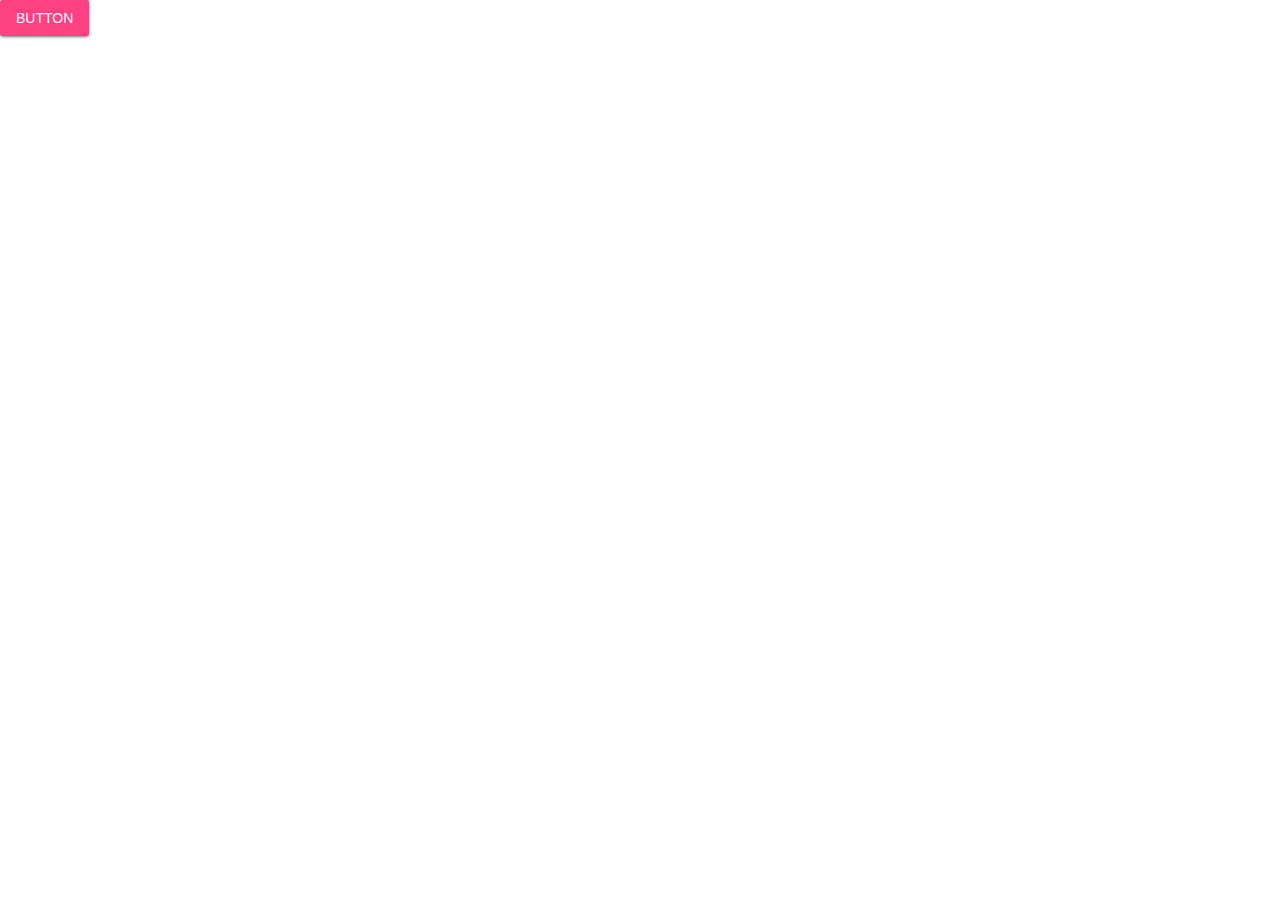
==== index.html @ 4188a1ac "added material design lite files" ====
<!DOCTYPE html>
<html lang="en">

<head>
    <meta charset="UTF-8">
    <meta http-equiv="X-UA-Compatible" content="IE=edge">
    <meta name="viewport" content="width=device-width, initial-scale=1.0">
    <title>Google Developer Student Club - GNDU</title>
    <link rel="stylesheet" href="mdl/material.min.css">
    <script src="mdl/material.min.js"></script>
    <link rel="stylesheet" href="https://fonts.googleapis.com/icon?family=Material+Icons">
</head>

<body>
    <!-- Accent-colored raised button with ripple -->
    <button class="mdl-button mdl-js-button mdl-button--raised mdl-js-ripple-effect mdl-button--accent">
        Button
    </button>

</body>

</html>
---- mdl/material.min.css ----
/**
 * material-design-lite - Material Design Components in CSS, JS and HTML
 * @version v1.3.0
 * @license Apache-2.0
 * @copyright 2015 Google, Inc.
 * @link https://github.com/google/material-design-lite
 */
@charset "UTF-8";html{color:rgba(0,0,0,.87)}::-moz-selection{background:#b3d4fc;text-shadow:none}::selection{background:#b3d4fc;text-shadow:none}hr{display:block;height:1px;border:0;border-top:1px solid #ccc;margin:1em 0;padding:0}audio,canvas,iframe,img,svg,video{vertical-align:middle}fieldset{border:0;margin:0;padding:0}textarea{resize:vertical}.browserupgrade{margin:.2em 0;background:#ccc;color:#000;padding:.2em 0}.hidden{display:none!important}.visuallyhidden{border:0;clip:rect(0 0 0 0);height:1px;margin:-1px;overflow:hidden;padding:0;position:absolute;width:1px}.visuallyhidden.focusable:active,.visuallyhidden.focusable:focus{clip:auto;height:auto;margin:0;overflow:visible;position:static;width:auto}.invisible{visibility:hidden}.clearfix:before,.clearfix:after{content:" ";display:table}.clearfix:after{clear:both}@media print{*,*:before,*:after,*:first-letter{background:transparent!important;color:#000!important;box-shadow:none!important}a,a:visited{text-decoration:underline}a[href]:after{content:" (" attr(href)")"}abbr[title]:after{content:" (" attr(title)")"}a[href^="#"]:after,a[href^="javascript:"]:after{content:""}pre,blockquote{border:1px solid #999;page-break-inside:avoid}thead{display:table-header-group}tr,img{page-break-inside:avoid}img{max-width:100%!important}p,h2,h3{orphans:3;widows:3}h2,h3{page-break-after:avoid}}a,.mdl-accordion,.mdl-button,.mdl-card,.mdl-checkbox,.mdl-dropdown-menu,.mdl-icon-toggle,.mdl-item,.mdl-radio,.mdl-slider,.mdl-switch,.mdl-tabs__tab{-webkit-tap-highlight-color:transparent;-webkit-tap-highlight-color:rgba(255,255,255,0)}html{width:100%;height:100%;-ms-touch-action:manipulation;touch-action:manipulation}body{width:100%;min-height:100%;margin:0}main{display:block}*[hidden]{display:none!important}html,body{font-family:"Helvetica","Arial",sans-serif;font-size:14px;font-weight:400;line-height:20px}h1,h2,h3,h4,h5,h6,p{padding:0}h1 small,h2 small,h3 small,h4 small,h5 small,h6 small{font-family:"Roboto","Helvetica","Arial",sans-serif;font-weight:400;line-height:1.35;letter-spacing:-.02em;opacity:.54;font-size:.6em}h1{font-size:56px;line-height:1.35;letter-spacing:-.02em;margin:24px 0}h1,h2{font-family:"Roboto","Helvetica","Arial",sans-serif;font-weight:400}h2{font-size:45px;line-height:48px}h2,h3{margin:24px 0}h3{font-size:34px;line-height:40px}h3,h4{font-family:"Roboto","Helvetica","Arial",sans-serif;font-weight:400}h4{font-size:24px;line-height:32px;-moz-osx-font-smoothing:grayscale;margin:24px 0 16px}h5{font-size:20px;font-weight:500;line-height:1;letter-spacing:.02em}h5,h6{font-family:"Roboto","Helvetica","Arial",sans-serif;margin:24px 0 16px}h6{font-size:16px;letter-spacing:.04em}h6,p{font-weight:400;line-height:24px}p{font-size:14px;letter-spacing:0;margin:0 0 16px}a{color:#ff4081;font-weight:500}blockquote{font-family:"Roboto","Helvetica","Arial",sans-serif;position:relative;font-size:24px;font-weight:300;font-style:italic;line-height:1.35;letter-spacing:.08em}blockquote:before{position:absolute;left:-.5em;content:'“'}blockquote:after{content:'”';margin-left:-.05em}mark{background-color:#f4ff81}dt{font-weight:700}address{font-size:12px;line-height:1;font-style:normal}address,ul,ol{font-weight:400;letter-spacing:0}ul,ol{font-size:14px;line-height:24px}.mdl-typography--display-4,.mdl-typography--display-4-color-contrast{font-family:"Roboto","Helvetica","Arial",sans-serif;font-size:112px;font-weight:300;line-height:1;letter-spacing:-.04em}.mdl-typography--display-4-color-contrast{opacity:.54}.mdl-typography--display-3,.mdl-typography--display-3-color-contrast{font-family:"Roboto","Helvetica","Arial",sans-serif;font-size:56px;font-weight:400;line-height:1.35;letter-spacing:-.02em}.mdl-typography--display-3-color-contrast{opacity:.54}.mdl-typography--display-2,.mdl-typography--display-2-color-contrast{font-family:"Roboto","Helvetica","Arial",sans-serif;font-size:45px;font-weight:400;line-height:48px}.mdl-typography--display-2-color-contrast{opacity:.54}.mdl-typography--display-1,.mdl-typography--display-1-color-contrast{font-family:"Roboto","Helvetica","Arial",sans-serif;font-size:34px;font-weight:400;line-height:40px}.mdl-typography--display-1-color-contrast{opacity:.54}.mdl-typography--headline,.mdl-typography--headline-color-contrast{font-family:"Roboto","Helvetica","Arial",sans-serif;font-size:24px;font-weight:400;line-height:32px;-moz-osx-font-smoothing:grayscale}.mdl-typography--headline-color-contrast{opacity:.87}.mdl-typography--title,.mdl-typography--title-color-contrast{font-family:"Roboto","Helvetica","Arial",sans-serif;font-size:20px;font-weight:500;line-height:1;letter-spacing:.02em}.mdl-typography--title-color-contrast{opacity:.87}.mdl-typography--subhead,.mdl-typography--subhead-color-contrast{font-family:"Roboto","Helvetica","Arial",sans-serif;font-size:16px;font-weight:400;line-height:24px;letter-spacing:.04em}.mdl-typography--subhead-color-contrast{opacity:.87}.mdl-typography--body-2,.mdl-typography--body-2-color-contrast{font-size:14px;font-weight:700;line-height:24px;letter-spacing:0}.mdl-typography--body-2-color-contrast{opacity:.87}.mdl-typography--body-1,.mdl-typography--body-1-color-contrast{font-size:14px;font-weight:400;line-height:24px;letter-spacing:0}.mdl-typography--body-1-color-contrast{opacity:.87}.mdl-typography--body-2-force-preferred-font,.mdl-typography--body-2-force-preferred-font-color-contrast{font-family:"Roboto","Helvetica","Arial",sans-serif;font-size:14px;font-weight:500;line-height:24px;letter-spacing:0}.mdl-typography--body-2-force-preferred-font-color-contrast{opacity:.87}.mdl-typography--body-1-force-preferred-font,.mdl-typography--body-1-force-preferred-font-color-contrast{font-family:"Roboto","Helvetica","Arial",sans-serif;font-size:14px;font-weight:400;line-height:24px;letter-spacing:0}.mdl-typography--body-1-force-preferred-font-color-contrast{opacity:.87}.mdl-typography--caption,.mdl-typography--caption-force-preferred-font{font-size:12px;font-weight:400;line-height:1;letter-spacing:0}.mdl-typography--caption-force-preferred-font{font-family:"Roboto","Helvetica","Arial",sans-serif}.mdl-typography--caption-color-contrast,.mdl-typography--caption-force-preferred-font-color-contrast{font-size:12px;font-weight:400;line-height:1;letter-spacing:0;opacity:.54}.mdl-typography--caption-force-preferred-font-color-contrast,.mdl-typography--menu{font-family:"Roboto","Helvetica","Arial",sans-serif}.mdl-typography--menu{font-size:14px;font-weight:500;line-height:1;letter-spacing:0}.mdl-typography--menu-color-contrast{opacity:.87}.mdl-typography--menu-color-contrast,.mdl-typography--button,.mdl-typography--button-color-contrast{font-family:"Roboto","Helvetica","Arial",sans-serif;font-size:14px;font-weight:500;line-height:1;letter-spacing:0}.mdl-typography--button,.mdl-typography--button-color-contrast{text-transform:uppercase}.mdl-typography--button-color-contrast{opacity:.87}.mdl-typography--text-left{text-align:left}.mdl-typography--text-right{text-align:right}.mdl-typography--text-center{text-align:center}.mdl-typography--text-justify{text-align:justify}.mdl-typography--text-nowrap{white-space:nowrap}.mdl-typography--text-lowercase{text-transform:lowercase}.mdl-typography--text-uppercase{text-transform:uppercase}.mdl-typography--text-capitalize{text-transform:capitalize}.mdl-typography--font-thin{font-weight:200!important}.mdl-typography--font-light{font-weight:300!important}.mdl-typography--font-regular{font-weight:400!important}.mdl-typography--font-medium{font-weight:500!important}.mdl-typography--font-bold{font-weight:700!important}.mdl-typography--font-black{font-weight:900!important}.material-icons{font-family:'Material Icons';font-weight:400;font-style:normal;font-size:24px;line-height:1;letter-spacing:normal;text-transform:none;display:inline-block;word-wrap:normal;-moz-font-feature-settings:'liga';font-feature-settings:'liga';-webkit-font-feature-settings:'liga';-webkit-font-smoothing:antialiased}.mdl-color-text--red{color:#f44336 !important}.mdl-color--red{background-color:#f44336 !important}.mdl-color-text--red-50{color:#ffebee !important}.mdl-color--red-50{background-color:#ffebee !important}.mdl-color-text--red-100{color:#ffcdd2 !important}.mdl-color--red-100{background-color:#ffcdd2 !important}.mdl-color-text--red-200{color:#ef9a9a !important}.mdl-color--red-200{background-color:#ef9a9a !important}.mdl-color-text--red-300{color:#e57373 !important}.mdl-color--red-300{background-color:#e57373 !important}.mdl-color-text--red-400{color:#ef5350 !important}.mdl-color--red-400{background-color:#ef5350 !important}.mdl-color-text--red-500{color:#f44336 !important}.mdl-color--red-500{background-color:#f44336 !important}.mdl-color-text--red-600{color:#e53935 !important}.mdl-color--red-600{background-color:#e53935 !important}.mdl-color-text--red-700{color:#d32f2f !important}.mdl-color--red-700{background-color:#d32f2f !important}.mdl-color-text--red-800{color:#c62828 !important}.mdl-color--red-800{background-color:#c62828 !important}.mdl-color-text--red-900{color:#b71c1c !important}.mdl-color--red-900{background-color:#b71c1c !important}.mdl-color-text--red-A100{color:#ff8a80 !important}.mdl-color--red-A100{background-color:#ff8a80 !important}.mdl-color-text--red-A200{color:#ff5252 !important}.mdl-color--red-A200{background-color:#ff5252 !important}.mdl-color-text--red-A400{color:#ff1744 !important}.mdl-color--red-A400{background-color:#ff1744 !important}.mdl-color-text--red-A700{color:#d50000 !important}.mdl-color--red-A700{background-color:#d50000 !important}.mdl-color-text--pink{color:#e91e63 !important}.mdl-color--pink{background-color:#e91e63 !important}.mdl-color-text--pink-50{color:#fce4ec !important}.mdl-color--pink-50{background-color:#fce4ec !important}.mdl-color-text--pink-100{color:#f8bbd0 !important}.mdl-color--pink-100{background-color:#f8bbd0 !important}.mdl-color-text--pink-200{color:#f48fb1 !important}.mdl-color--pink-200{background-color:#f48fb1 !important}.mdl-color-text--pink-300{color:#f06292 !important}.mdl-color--pink-300{background-color:#f06292 !important}.mdl-color-text--pink-400{color:#ec407a !important}.mdl-color--pink-400{background-color:#ec407a !important}.mdl-color-text--pink-500{color:#e91e63 !important}.mdl-color--pink-500{background-color:#e91e63 !important}.mdl-color-text--pink-600{color:#d81b60 !important}.mdl-color--pink-600{background-color:#d81b60 !important}.mdl-color-text--pink-700{color:#c2185b !important}.mdl-color--pink-700{background-color:#c2185b !important}.mdl-color-text--pink-800{color:#ad1457 !important}.mdl-color--pink-800{background-color:#ad1457 !important}.mdl-color-text--pink-900{color:#880e4f !important}.mdl-color--pink-900{background-color:#880e4f !important}.mdl-color-text--pink-A100{color:#ff80ab !important}.mdl-color--pink-A100{background-color:#ff80ab !important}.mdl-color-text--pink-A200{color:#ff4081 !important}.mdl-color--pink-A200{background-color:#ff4081 !important}.mdl-color-text--pink-A400{color:#f50057 !important}.mdl-color--pink-A400{background-color:#f50057 !important}.mdl-color-text--pink-A700{color:#c51162 !important}.mdl-color--pink-A700{background-color:#c51162 !important}.mdl-color-text--purple{color:#9c27b0 !important}.mdl-color--purple{background-color:#9c27b0 !important}.mdl-color-text--purple-50{color:#f3e5f5 !important}.mdl-color--purple-50{background-color:#f3e5f5 !important}.mdl-color-text--purple-100{color:#e1bee7 !important}.mdl-color--purple-100{background-color:#e1bee7 !important}.mdl-color-text--purple-200{color:#ce93d8 !important}.mdl-color--purple-200{background-color:#ce93d8 !important}.mdl-color-text--purple-300{color:#ba68c8 !important}.mdl-color--purple-300{background-color:#ba68c8 !important}.mdl-color-text--purple-400{color:#ab47bc !important}.mdl-color--purple-400{background-color:#ab47bc !important}.mdl-color-text--purple-500{color:#9c27b0 !important}.mdl-color--purple-500{background-color:#9c27b0 !important}.mdl-color-text--purple-600{color:#8e24aa !important}.mdl-color--purple-600{background-color:#8e24aa !important}.mdl-color-text--purple-700{color:#7b1fa2 !important}.mdl-color--purple-700{background-color:#7b1fa2 !important}.mdl-color-text--purple-800{color:#6a1b9a !important}.mdl-color--purple-800{background-color:#6a1b9a !important}.mdl-color-text--purple-900{color:#4a148c !important}.mdl-color--purple-900{background-color:#4a148c !important}.mdl-color-text--purple-A100{color:#ea80fc !important}.mdl-color--purple-A100{background-color:#ea80fc !important}.mdl-color-text--purple-A200{color:#e040fb !important}.mdl-color--purple-A200{background-color:#e040fb !important}.mdl-color-text--purple-A400{color:#d500f9 !important}.mdl-color--purple-A400{background-color:#d500f9 !important}.mdl-color-text--purple-A700{color:#a0f !important}.mdl-color--purple-A700{background-color:#a0f !important}.mdl-color-text--deep-purple{color:#673ab7 !important}.mdl-color--deep-purple{background-color:#673ab7 !important}.mdl-color-text--deep-purple-50{color:#ede7f6 !important}.mdl-color--deep-purple-50{background-color:#ede7f6 !important}.mdl-color-text--deep-purple-100{color:#d1c4e9 !important}.mdl-color--deep-purple-100{background-color:#d1c4e9 !important}.mdl-color-text--deep-purple-200{color:#b39ddb !important}.mdl-color--deep-purple-200{background-color:#b39ddb !important}.mdl-color-text--deep-purple-300{color:#9575cd !important}.mdl-color--deep-purple-300{background-color:#9575cd !important}.mdl-color-text--deep-purple-400{color:#7e57c2 !important}.mdl-color--deep-purple-400{background-color:#7e57c2 !important}.mdl-color-text--deep-purple-500{color:#673ab7 !important}.mdl-color--deep-purple-500{background-color:#673ab7 !important}.mdl-color-text--deep-purple-600{color:#5e35b1 !important}.mdl-color--deep-purple-600{background-color:#5e35b1 !important}.mdl-color-text--deep-purple-700{color:#512da8 !important}.mdl-color--deep-purple-700{background-color:#512da8 !important}.mdl-color-text--deep-purple-800{color:#4527a0 !important}.mdl-color--deep-purple-800{background-color:#4527a0 !important}.mdl-color-text--deep-purple-900{color:#311b92 !important}.mdl-color--deep-purple-900{background-color:#311b92 !important}.mdl-color-text--deep-purple-A100{color:#b388ff !important}.mdl-color--deep-purple-A100{background-color:#b388ff !important}.mdl-color-text--deep-purple-A200{color:#7c4dff !important}.mdl-color--deep-purple-A200{background-color:#7c4dff !important}.mdl-color-text--deep-purple-A400{color:#651fff !important}.mdl-color--deep-purple-A400{background-color:#651fff !important}.mdl-color-text--deep-purple-A700{color:#6200ea !important}.mdl-color--deep-purple-A700{background-color:#6200ea !important}.mdl-color-text--indigo{color:#3f51b5 !important}.mdl-color--indigo{background-color:#3f51b5 !important}.mdl-color-text--indigo-50{color:#e8eaf6 !important}.mdl-color--indigo-50{background-color:#e8eaf6 !important}.mdl-color-text--indigo-100{color:#c5cae9 !important}.mdl-color--indigo-100{background-color:#c5cae9 !important}.mdl-color-text--indigo-200{color:#9fa8da !important}.mdl-color--indigo-200{background-color:#9fa8da !important}.mdl-color-text--indigo-300{color:#7986cb !important}.mdl-color--indigo-300{background-color:#7986cb !important}.mdl-color-text--indigo-400{color:#5c6bc0 !important}.mdl-color--indigo-400{background-color:#5c6bc0 !important}.mdl-color-text--indigo-500{color:#3f51b5 !important}.mdl-color--indigo-500{background-color:#3f51b5 !important}.mdl-color-text--indigo-600{color:#3949ab !important}.mdl-color--indigo-600{background-color:#3949ab !important}.mdl-color-text--indigo-700{color:#303f9f !important}.mdl-color--indigo-700{background-color:#303f9f !important}.mdl-color-text--indigo-800{color:#283593 !important}.mdl-color--indigo-800{background-color:#283593 !important}.mdl-color-text--indigo-900{color:#1a237e !important}.mdl-color--indigo-900{background-color:#1a237e !important}.mdl-color-text--indigo-A100{color:#8c9eff !important}.mdl-color--indigo-A100{background-color:#8c9eff !important}.mdl-color-text--indigo-A200{color:#536dfe !important}.mdl-color--indigo-A200{background-color:#536dfe !important}.mdl-color-text--indigo-A400{color:#3d5afe !important}.mdl-color--indigo-A400{background-color:#3d5afe !important}.mdl-color-text--indigo-A700{color:#304ffe !important}.mdl-color--indigo-A700{background-color:#304ffe !important}.mdl-color-text--blue{color:#2196f3 !important}.mdl-color--blue{background-color:#2196f3 !important}.mdl-color-text--blue-50{color:#e3f2fd !important}.mdl-color--blue-50{background-color:#e3f2fd !important}.mdl-color-text--blue-100{color:#bbdefb !important}.mdl-color--blue-100{background-color:#bbdefb !important}.mdl-color-text--blue-200{color:#90caf9 !important}.mdl-color--blue-200{background-color:#90caf9 !important}.mdl-color-text--blue-300{color:#64b5f6 !important}.mdl-color--blue-300{background-color:#64b5f6 !important}.mdl-color-text--blue-400{color:#42a5f5 !important}.mdl-color--blue-400{background-color:#42a5f5 !important}.mdl-color-text--blue-500{color:#2196f3 !important}.mdl-color--blue-500{background-color:#2196f3 !important}.mdl-color-text--blue-600{color:#1e88e5 !important}.mdl-color--blue-600{background-color:#1e88e5 !important}.mdl-color-text--blue-700{color:#1976d2 !important}.mdl-color--blue-700{background-color:#1976d2 !important}.mdl-color-text--blue-800{color:#1565c0 !important}.mdl-color--blue-800{background-color:#1565c0 !important}.mdl-color-text--blue-900{color:#0d47a1 !important}.mdl-color--blue-900{background-color:#0d47a1 !important}.mdl-color-text--blue-A100{color:#82b1ff !important}.mdl-color--blue-A100{background-color:#82b1ff !important}.mdl-color-text--blue-A200{color:#448aff !important}.mdl-color--blue-A200{background-color:#448aff !important}.mdl-color-text--blue-A400{color:#2979ff !important}.mdl-color--blue-A400{background-color:#2979ff !important}.mdl-color-text--blue-A700{color:#2962ff !important}.mdl-color--blue-A700{background-color:#2962ff !important}.mdl-color-text--light-blue{color:#03a9f4 !important}.mdl-color--light-blue{background-color:#03a9f4 !important}.mdl-color-text--light-blue-50{color:#e1f5fe !important}.mdl-color--light-blue-50{background-color:#e1f5fe !important}.mdl-color-text--light-blue-100{color:#b3e5fc !important}.mdl-color--light-blue-100{background-color:#b3e5fc !important}.mdl-color-text--light-blue-200{color:#81d4fa !important}.mdl-color--light-blue-200{background-color:#81d4fa !important}.mdl-color-text--light-blue-300{color:#4fc3f7 !important}.mdl-color--light-blue-300{background-color:#4fc3f7 !important}.mdl-color-text--light-blue-400{color:#29b6f6 !important}.mdl-color--light-blue-400{background-color:#29b6f6 !important}.mdl-color-text--light-blue-500{color:#03a9f4 !important}.mdl-color--light-blue-500{background-color:#03a9f4 !important}.mdl-color-text--light-blue-600{color:#039be5 !important}.mdl-color--light-blue-600{background-color:#039be5 !important}.mdl-color-text--light-blue-700{color:#0288d1 !important}.mdl-color--light-blue-700{background-color:#0288d1 !important}.mdl-color-text--light-blue-800{color:#0277bd !important}.mdl-color--light-blue-800{background-color:#0277bd !important}.mdl-color-text--light-blue-900{color:#01579b !important}.mdl-color--light-blue-900{background-color:#01579b !important}.mdl-color-text--light-blue-A100{color:#80d8ff !important}.mdl-color--light-blue-A100{background-color:#80d8ff !important}.mdl-color-text--light-blue-A200{color:#40c4ff !important}.mdl-color--light-blue-A200{background-color:#40c4ff !important}.mdl-color-text--light-blue-A400{color:#00b0ff !important}.mdl-color--light-blue-A400{background-color:#00b0ff !important}.mdl-color-text--light-blue-A700{color:#0091ea !important}.mdl-color--light-blue-A700{background-color:#0091ea !important}.mdl-color-text--cyan{color:#00bcd4 !important}.mdl-color--cyan{background-color:#00bcd4 !important}.mdl-color-text--cyan-50{color:#e0f7fa !important}.mdl-color--cyan-50{background-color:#e0f7fa !important}.mdl-color-text--cyan-100{color:#b2ebf2 !important}.mdl-color--cyan-100{background-color:#b2ebf2 !important}.mdl-color-text--cyan-200{color:#80deea !important}.mdl-color--cyan-200{background-color:#80deea !important}.mdl-color-text--cyan-300{color:#4dd0e1 !important}.mdl-color--cyan-300{background-color:#4dd0e1 !important}.mdl-color-text--cyan-400{color:#26c6da !important}.mdl-color--cyan-400{background-color:#26c6da !important}.mdl-color-text--cyan-500{color:#00bcd4 !important}.mdl-color--cyan-500{background-color:#00bcd4 !important}.mdl-color-text--cyan-600{color:#00acc1 !important}.mdl-color--cyan-600{background-color:#00acc1 !important}.mdl-color-text--cyan-700{color:#0097a7 !important}.mdl-color--cyan-700{background-color:#0097a7 !important}.mdl-color-text--cyan-800{color:#00838f !important}.mdl-color--cyan-800{background-color:#00838f !important}.mdl-color-text--cyan-900{color:#006064 !important}.mdl-color--cyan-900{background-color:#006064 !important}.mdl-color-text--cyan-A100{color:#84ffff !important}.mdl-color--cyan-A100{background-color:#84ffff !important}.mdl-color-text--cyan-A200{color:#18ffff !important}.mdl-color--cyan-A200{background-color:#18ffff !important}.mdl-color-text--cyan-A400{color:#00e5ff !important}.mdl-color--cyan-A400{background-color:#00e5ff !important}.mdl-color-text--cyan-A700{color:#00b8d4 !important}.mdl-color--cyan-A700{background-color:#00b8d4 !important}.mdl-color-text--teal{color:#009688 !important}.mdl-color--teal{background-color:#009688 !important}.mdl-color-text--teal-50{color:#e0f2f1 !important}.mdl-color--teal-50{background-color:#e0f2f1 !important}.mdl-color-text--teal-100{color:#b2dfdb !important}.mdl-color--teal-100{background-color:#b2dfdb !important}.mdl-color-text--teal-200{color:#80cbc4 !important}.mdl-color--teal-200{background-color:#80cbc4 !important}.mdl-color-text--teal-300{color:#4db6ac !important}.mdl-color--teal-300{background-color:#4db6ac !important}.mdl-color-text--teal-400{color:#26a69a !important}.mdl-color--teal-400{background-color:#26a69a !important}.mdl-color-text--teal-500{color:#009688 !important}.mdl-color--teal-500{background-color:#009688 !important}.mdl-color-text--teal-600{color:#00897b !important}.mdl-color--teal-600{background-color:#00897b !important}.mdl-color-text--teal-700{color:#00796b !important}.mdl-color--teal-700{background-color:#00796b !important}.mdl-color-text--teal-800{color:#00695c !important}.mdl-color--teal-800{background-color:#00695c !important}.mdl-color-text--teal-900{color:#004d40 !important}.mdl-color--teal-900{background-color:#004d40 !important}.mdl-color-text--teal-A100{color:#a7ffeb !important}.mdl-color--teal-A100{background-color:#a7ffeb !important}.mdl-color-text--teal-A200{color:#64ffda !important}.mdl-color--teal-A200{background-color:#64ffda !important}.mdl-color-text--teal-A400{color:#1de9b6 !important}.mdl-color--teal-A400{background-color:#1de9b6 !important}.mdl-color-text--teal-A700{color:#00bfa5 !important}.mdl-color--teal-A700{background-color:#00bfa5 !important}.mdl-color-text--green{color:#4caf50 !important}.mdl-color--green{background-color:#4caf50 !important}.mdl-color-text--green-50{color:#e8f5e9 !important}.mdl-color--green-50{background-color:#e8f5e9 !important}.mdl-color-text--green-100{color:#c8e6c9 !important}.mdl-color--green-100{background-color:#c8e6c9 !important}.mdl-color-text--green-200{color:#a5d6a7 !important}.mdl-color--green-200{background-color:#a5d6a7 !important}.mdl-color-text--green-300{color:#81c784 !important}.mdl-color--green-300{background-color:#81c784 !important}.mdl-color-text--green-400{color:#66bb6a !important}.mdl-color--green-400{background-color:#66bb6a !important}.mdl-color-text--green-500{color:#4caf50 !important}.mdl-color--green-500{background-color:#4caf50 !important}.mdl-color-text--green-600{color:#43a047 !important}.mdl-color--green-600{background-color:#43a047 !important}.mdl-color-text--green-700{color:#388e3c !important}.mdl-color--green-700{background-color:#388e3c !important}.mdl-color-text--green-800{color:#2e7d32 !important}.mdl-color--green-800{background-color:#2e7d32 !important}.mdl-color-text--green-900{color:#1b5e20 !important}.mdl-color--green-900{background-color:#1b5e20 !important}.mdl-color-text--green-A100{color:#b9f6ca !important}.mdl-color--green-A100{background-color:#b9f6ca !important}.mdl-color-text--green-A200{color:#69f0ae !important}.mdl-color--green-A200{background-color:#69f0ae !important}.mdl-color-text--green-A400{color:#00e676 !important}.mdl-color--green-A400{background-color:#00e676 !important}.mdl-color-text--green-A700{color:#00c853 !important}.mdl-color--green-A700{background-color:#00c853 !important}.mdl-color-text--light-green{color:#8bc34a !important}.mdl-color--light-green{background-color:#8bc34a !important}.mdl-color-text--light-green-50{color:#f1f8e9 !important}.mdl-color--light-green-50{background-color:#f1f8e9 !important}.mdl-color-text--light-green-100{color:#dcedc8 !important}.mdl-color--light-green-100{background-color:#dcedc8 !important}.mdl-color-text--light-green-200{color:#c5e1a5 !important}.mdl-color--light-green-200{background-color:#c5e1a5 !important}.mdl-color-text--light-green-300{color:#aed581 !important}.mdl-color--light-green-300{background-color:#aed581 !important}.mdl-color-text--light-green-400{color:#9ccc65 !important}.mdl-color--light-green-400{background-color:#9ccc65 !important}.mdl-color-text--light-green-500{color:#8bc34a !important}.mdl-color--light-green-500{background-color:#8bc34a !important}.mdl-color-text--light-green-600{color:#7cb342 !important}.mdl-color--light-green-600{background-color:#7cb342 !important}.mdl-color-text--light-green-700{color:#689f38 !important}.mdl-color--light-green-700{background-color:#689f38 !important}.mdl-color-text--light-green-800{color:#558b2f !important}.mdl-color--light-green-800{background-color:#558b2f !important}.mdl-color-text--light-green-900{color:#33691e !important}.mdl-color--light-green-900{background-color:#33691e !important}.mdl-color-text--light-green-A100{color:#ccff90 !important}.mdl-color--light-green-A100{background-color:#ccff90 !important}.mdl-color-text--light-green-A200{color:#b2ff59 !important}.mdl-color--light-green-A200{background-color:#b2ff59 !important}.mdl-color-text--light-green-A400{color:#76ff03 !important}.mdl-color--light-green-A400{background-color:#76ff03 !important}.mdl-color-text--light-green-A700{color:#64dd17 !important}.mdl-color--light-green-A700{background-color:#64dd17 !important}.mdl-color-text--lime{color:#cddc39 !important}.mdl-color--lime{background-color:#cddc39 !important}.mdl-color-text--lime-50{color:#f9fbe7 !important}.mdl-color--lime-50{background-color:#f9fbe7 !important}.mdl-color-text--lime-100{color:#f0f4c3 !important}.mdl-color--lime-100{background-color:#f0f4c3 !important}.mdl-color-text--lime-200{color:#e6ee9c !important}.mdl-color--lime-200{background-color:#e6ee9c !important}.mdl-color-text--lime-300{color:#dce775 !important}.mdl-color--lime-300{background-color:#dce775 !important}.mdl-color-text--lime-400{color:#d4e157 !important}.mdl-color--lime-400{background-color:#d4e157 !important}.mdl-color-text--lime-500{color:#cddc39 !important}.mdl-color--lime-500{background-color:#cddc39 !important}.mdl-color-text--lime-600{color:#c0ca33 !important}.mdl-color--lime-600{background-color:#c0ca33 !important}.mdl-color-text--lime-700{color:#afb42b !important}.mdl-color--lime-700{background-color:#afb42b !important}.mdl-color-text--lime-800{color:#9e9d24 !important}.mdl-color--lime-800{background-color:#9e9d24 !important}.mdl-color-text--lime-900{color:#827717 !important}.mdl-color--lime-900{background-color:#827717 !important}.mdl-color-text--lime-A100{color:#f4ff81 !important}.mdl-color--lime-A100{background-color:#f4ff81 !important}.mdl-color-text--lime-A200{color:#eeff41 !important}.mdl-color--lime-A200{background-color:#eeff41 !important}.mdl-color-text--lime-A400{color:#c6ff00 !important}.mdl-color--lime-A400{background-color:#c6ff00 !important}.mdl-color-text--lime-A700{color:#aeea00 !important}.mdl-color--lime-A700{background-color:#aeea00 !important}.mdl-color-text--yellow{color:#ffeb3b !important}.mdl-color--yellow{background-color:#ffeb3b !important}.mdl-color-text--yellow-50{color:#fffde7 !important}.mdl-color--yellow-50{background-color:#fffde7 !important}.mdl-color-text--yellow-100{color:#fff9c4 !important}.mdl-color--yellow-100{background-color:#fff9c4 !important}.mdl-color-text--yellow-200{color:#fff59d !important}.mdl-color--yellow-200{background-color:#fff59d !important}.mdl-color-text--yellow-300{color:#fff176 !important}.mdl-color--yellow-300{background-color:#fff176 !important}.mdl-color-text--yellow-400{color:#ffee58 !important}.mdl-color--yellow-400{background-color:#ffee58 !important}.mdl-color-text--yellow-500{color:#ffeb3b !important}.mdl-color--yellow-500{background-color:#ffeb3b !important}.mdl-color-text--yellow-600{color:#fdd835 !important}.mdl-color--yellow-600{background-color:#fdd835 !important}.mdl-color-text--yellow-700{color:#fbc02d !important}.mdl-color--yellow-700{background-color:#fbc02d !important}.mdl-color-text--yellow-800{color:#f9a825 !important}.mdl-color--yellow-800{background-color:#f9a825 !important}.mdl-color-text--yellow-900{color:#f57f17 !important}.mdl-color--yellow-900{background-color:#f57f17 !important}.mdl-color-text--yellow-A100{color:#ffff8d !important}.mdl-color--yellow-A100{background-color:#ffff8d !important}.mdl-color-text--yellow-A200{color:#ff0 !important}.mdl-color--yellow-A200{background-color:#ff0 !important}.mdl-color-text--yellow-A400{color:#ffea00 !important}.mdl-color--yellow-A400{background-color:#ffea00 !important}.mdl-color-text--yellow-A700{color:#ffd600 !important}.mdl-color--yellow-A700{background-color:#ffd600 !important}.mdl-color-text--amber{color:#ffc107 !important}.mdl-color--amber{background-color:#ffc107 !important}.mdl-color-text--amber-50{color:#fff8e1 !important}.mdl-color--amber-50{background-color:#fff8e1 !important}.mdl-color-text--amber-100{color:#ffecb3 !important}.mdl-color--amber-100{background-color:#ffecb3 !important}.mdl-color-text--amber-200{color:#ffe082 !important}.mdl-color--amber-200{background-color:#ffe082 !important}.mdl-color-text--amber-300{color:#ffd54f !important}.mdl-color--amber-300{background-color:#ffd54f !important}.mdl-color-text--amber-400{color:#ffca28 !important}.mdl-color--amber-400{background-color:#ffca28 !important}.mdl-color-text--amber-500{color:#ffc107 !important}.mdl-color--amber-500{background-color:#ffc107 !important}.mdl-color-text--amber-600{color:#ffb300 !important}.mdl-color--amber-600{background-color:#ffb300 !important}.mdl-color-text--amber-700{color:#ffa000 !important}.mdl-color--amber-700{background-color:#ffa000 !important}.mdl-color-text--amber-800{color:#ff8f00 !important}.mdl-color--amber-800{background-color:#ff8f00 !important}.mdl-color-text--amber-900{color:#ff6f00 !important}.mdl-color--amber-900{background-color:#ff6f00 !important}.mdl-color-text--amber-A100{color:#ffe57f !important}.mdl-color--amber-A100{background-color:#ffe57f !important}.mdl-color-text--amber-A200{color:#ffd740 !important}.mdl-color--amber-A200{background-color:#ffd740 !important}.mdl-color-text--amber-A400{color:#ffc400 !important}.mdl-color--amber-A400{background-color:#ffc400 !important}.mdl-color-text--amber-A700{color:#ffab00 !important}.mdl-color--amber-A700{background-color:#ffab00 !important}.mdl-color-text--orange{color:#ff9800 !important}.mdl-color--orange{background-color:#ff9800 !important}.mdl-color-text--orange-50{color:#fff3e0 !important}.mdl-color--orange-50{background-color:#fff3e0 !important}.mdl-color-text--orange-100{color:#ffe0b2 !important}.mdl-color--orange-100{background-color:#ffe0b2 !important}.mdl-color-text--orange-200{color:#ffcc80 !important}.mdl-color--orange-200{background-color:#ffcc80 !important}.mdl-color-text--orange-300{color:#ffb74d !important}.mdl-color--orange-300{background-color:#ffb74d !important}.mdl-color-text--orange-400{color:#ffa726 !important}.mdl-color--orange-400{background-color:#ffa726 !important}.mdl-color-text--orange-500{color:#ff9800 !important}.mdl-color--orange-500{background-color:#ff9800 !important}.mdl-color-text--orange-600{color:#fb8c00 !important}.mdl-color--orange-600{background-color:#fb8c00 !important}.mdl-color-text--orange-700{color:#f57c00 !important}.mdl-color--orange-700{background-color:#f57c00 !important}.mdl-color-text--orange-800{color:#ef6c00 !important}.mdl-color--orange-800{background-color:#ef6c00 !important}.mdl-color-text--orange-900{color:#e65100 !important}.mdl-color--orange-900{background-color:#e65100 !important}.mdl-color-text--orange-A100{color:#ffd180 !important}.mdl-color--orange-A100{background-color:#ffd180 !important}.mdl-color-text--orange-A200{color:#ffab40 !important}.mdl-color--orange-A200{background-color:#ffab40 !important}.mdl-color-text--orange-A400{color:#ff9100 !important}.mdl-color--orange-A400{background-color:#ff9100 !important}.mdl-color-text--orange-A700{color:#ff6d00 !important}.mdl-color--orange-A700{background-color:#ff6d00 !important}.mdl-color-text--deep-orange{color:#ff5722 !important}.mdl-color--deep-orange{background-color:#ff5722 !important}.mdl-color-text--deep-orange-50{color:#fbe9e7 !important}.mdl-color--deep-orange-50{background-color:#fbe9e7 !important}.mdl-color-text--deep-orange-100{color:#ffccbc !important}.mdl-color--deep-orange-100{background-color:#ffccbc !important}.mdl-color-text--deep-orange-200{color:#ffab91 !important}.mdl-color--deep-orange-200{background-color:#ffab91 !important}.mdl-color-text--deep-orange-300{color:#ff8a65 !important}.mdl-color--deep-orange-300{background-color:#ff8a65 !important}.mdl-color-text--deep-orange-400{color:#ff7043 !important}.mdl-color--deep-orange-400{background-color:#ff7043 !important}.mdl-color-text--deep-orange-500{color:#ff5722 !important}.mdl-color--deep-orange-500{background-color:#ff5722 !important}.mdl-color-text--deep-orange-600{color:#f4511e !important}.mdl-color--deep-orange-600{background-color:#f4511e !important}.mdl-color-text--deep-orange-700{color:#e64a19 !important}.mdl-color--deep-orange-700{background-color:#e64a19 !important}.mdl-color-text--deep-orange-800{color:#d84315 !important}.mdl-color--deep-orange-800{background-color:#d84315 !important}.mdl-color-text--deep-orange-900{color:#bf360c !important}.mdl-color--deep-orange-900{background-color:#bf360c !important}.mdl-color-text--deep-orange-A100{color:#ff9e80 !important}.mdl-color--deep-orange-A100{background-color:#ff9e80 !important}.mdl-color-text--deep-orange-A200{color:#ff6e40 !important}.mdl-color--deep-orange-A200{background-color:#ff6e40 !important}.mdl-color-text--deep-orange-A400{color:#ff3d00 !important}.mdl-color--deep-orange-A400{background-color:#ff3d00 !important}.mdl-color-text--deep-orange-A700{color:#dd2c00 !important}.mdl-color--deep-orange-A700{background-color:#dd2c00 !important}.mdl-color-text--brown{color:#795548 !important}.mdl-color--brown{background-color:#795548 !important}.mdl-color-text--brown-50{color:#efebe9 !important}.mdl-color--brown-50{background-color:#efebe9 !important}.mdl-color-text--brown-100{color:#d7ccc8 !important}.mdl-color--brown-100{background-color:#d7ccc8 !important}.mdl-color-text--brown-200{color:#bcaaa4 !important}.mdl-color--brown-200{background-color:#bcaaa4 !important}.mdl-color-text--brown-300{color:#a1887f !important}.mdl-color--brown-300{background-color:#a1887f !important}.mdl-color-text--brown-400{color:#8d6e63 !important}.mdl-color--brown-400{background-color:#8d6e63 !important}.mdl-color-text--brown-500{color:#795548 !important}.mdl-color--brown-500{background-color:#795548 !important}.mdl-color-text--brown-600{color:#6d4c41 !important}.mdl-color--brown-600{background-color:#6d4c41 !important}.mdl-color-text--brown-700{color:#5d4037 !important}.mdl-color--brown-700{background-color:#5d4037 !important}.mdl-color-text--brown-800{color:#4e342e !important}.mdl-color--brown-800{background-color:#4e342e !important}.mdl-color-text--brown-900{color:#3e2723 !important}.mdl-color--brown-900{background-color:#3e2723 !important}.mdl-color-text--grey{color:#9e9e9e !important}.mdl-color--grey{background-color:#9e9e9e !important}.mdl-color-text--grey-50{color:#fafafa !important}.mdl-color--grey-50{background-color:#fafafa !important}.mdl-color-text--grey-100{color:#f5f5f5 !important}.mdl-color--grey-100{background-color:#f5f5f5 !important}.mdl-color-text--grey-200{color:#eee !important}.mdl-color--grey-200{background-color:#eee !important}.mdl-color-text--grey-300{color:#e0e0e0 !important}.mdl-color--grey-300{background-color:#e0e0e0 !important}.mdl-color-text--grey-400{color:#bdbdbd !important}.mdl-color--grey-400{background-color:#bdbdbd !important}.mdl-color-text--grey-500{color:#9e9e9e !important}.mdl-color--grey-500{background-color:#9e9e9e !important}.mdl-color-text--grey-600{color:#757575 !important}.mdl-color--grey-600{background-color:#757575 !important}.mdl-color-text--grey-700{color:#616161 !important}.mdl-color--grey-700{background-color:#616161 !important}.mdl-color-text--grey-800{color:#424242 !important}.mdl-color--grey-800{background-color:#424242 !important}.mdl-color-text--grey-900{color:#212121 !important}.mdl-color--grey-900{background-color:#212121 !important}.mdl-color-text--blue-grey{color:#607d8b !important}.mdl-color--blue-grey{background-color:#607d8b !important}.mdl-color-text--blue-grey-50{color:#eceff1 !important}.mdl-color--blue-grey-50{background-color:#eceff1 !important}.mdl-color-text--blue-grey-100{color:#cfd8dc !important}.mdl-color--blue-grey-100{background-color:#cfd8dc !important}.mdl-color-text--blue-grey-200{color:#b0bec5 !important}.mdl-color--blue-grey-200{background-color:#b0bec5 !important}.mdl-color-text--blue-grey-300{color:#90a4ae !important}.mdl-color--blue-grey-300{background-color:#90a4ae !important}.mdl-color-text--blue-grey-400{color:#78909c !important}.mdl-color--blue-grey-400{background-color:#78909c !important}.mdl-color-text--blue-grey-500{color:#607d8b !important}.mdl-color--blue-grey-500{background-color:#607d8b !important}.mdl-color-text--blue-grey-600{color:#546e7a !important}.mdl-color--blue-grey-600{background-color:#546e7a !important}.mdl-color-text--blue-grey-700{color:#455a64 !important}.mdl-color--blue-grey-700{background-color:#455a64 !important}.mdl-color-text--blue-grey-800{color:#37474f !important}.mdl-color--blue-grey-800{background-color:#37474f !important}.mdl-color-text--blue-grey-900{color:#263238 !important}.mdl-color--blue-grey-900{background-color:#263238 !important}.mdl-color--black{background-color:#000 !important}.mdl-color-text--black{color:#000 !important}.mdl-color--white{background-color:#fff !important}.mdl-color-text--white{color:#fff !important}.mdl-color--primary{background-color:#3f51b5 !important}.mdl-color--primary-contrast{background-color:#fff !important}.mdl-color--primary-dark{background-color:#303f9f !important}.mdl-color--accent{background-color:#ff4081 !important}.mdl-color--accent-contrast{background-color:#fff !important}.mdl-color-text--primary{color:#3f51b5 !important}.mdl-color-text--primary-contrast{color:#fff !important}.mdl-color-text--primary-dark{color:#303f9f !important}.mdl-color-text--accent{color:#ff4081 !important}.mdl-color-text--accent-contrast{color:#fff !important}.mdl-ripple{background:#000;border-radius:50%;height:50px;left:0;opacity:0;pointer-events:none;position:absolute;top:0;-webkit-transform:translate(-50%,-50%);transform:translate(-50%,-50%);width:50px;overflow:hidden}.mdl-ripple.is-animating{transition:transform .3s cubic-bezier(0,0,.2,1),width .3s cubic-bezier(0,0,.2,1),height .3s cubic-bezier(0,0,.2,1),opacity .6s cubic-bezier(0,0,.2,1);transition:transform .3s cubic-bezier(0,0,.2,1),width .3s cubic-bezier(0,0,.2,1),height .3s cubic-bezier(0,0,.2,1),opacity .6s cubic-bezier(0,0,.2,1),-webkit-transform .3s cubic-bezier(0,0,.2,1)}.mdl-ripple.is-visible{opacity:.3}.mdl-animation--default,.mdl-animation--fast-out-slow-in{transition-timing-function:cubic-bezier(.4,0,.2,1)}.mdl-animation--linear-out-slow-in{transition-timing-function:cubic-bezier(0,0,.2,1)}.mdl-animation--fast-out-linear-in{transition-timing-function:cubic-bezier(.4,0,1,1)}.mdl-badge{position:relative;white-space:nowrap;margin-right:24px}.mdl-badge:not([data-badge]){margin-right:auto}.mdl-badge[data-badge]:after{content:attr(data-badge);display:-webkit-flex;display:-ms-flexbox;display:flex;-webkit-flex-direction:row;-ms-flex-direction:row;flex-direction:row;-webkit-flex-wrap:wrap;-ms-flex-wrap:wrap;flex-wrap:wrap;-webkit-justify-content:center;-ms-flex-pack:center;justify-content:center;-webkit-align-content:center;-ms-flex-line-pack:center;align-content:center;-webkit-align-items:center;-ms-flex-align:center;align-items:center;position:absolute;top:-11px;right:-24px;font-family:"Roboto","Helvetica","Arial",sans-serif;font-weight:600;font-size:12px;width:22px;height:22px;border-radius:50%;background:#ff4081;color:#fff}.mdl-button .mdl-badge[data-badge]:after{top:-10px;right:-5px}.mdl-badge.mdl-badge--no-background[data-badge]:after{color:#ff4081;background:rgba(255,255,255,.2);box-shadow:0 0 1px gray}.mdl-badge.mdl-badge--overlap{margin-right:10px}.mdl-badge.mdl-badge--overlap:after{right:-10px}.mdl-button{background:0 0;border:none;border-radius:2px;color:#000;position:relative;height:36px;margin:0;min-width:64px;padding:0 16px;display:inline-block;font-family:"Roboto","Helvetica","Arial",sans-serif;font-size:14px;font-weight:500;text-transform:uppercase;letter-spacing:0;overflow:hidden;will-change:box-shadow;transition:box-shadow .2s cubic-bezier(.4,0,1,1),background-color .2s cubic-bezier(.4,0,.2,1),color .2s cubic-bezier(.4,0,.2,1);outline:none;cursor:pointer;text-decoration:none;text-align:center;line-height:36px;vertical-align:middle}.mdl-button::-moz-focus-inner{border:0}.mdl-button:hover{background-color:rgba(158,158,158,.2)}.mdl-button:focus:not(:active){background-color:rgba(0,0,0,.12)}.mdl-button:active{background-color:rgba(158,158,158,.4)}.mdl-button.mdl-button--colored{color:#3f51b5}.mdl-button.mdl-button--colored:focus:not(:active){background-color:rgba(0,0,0,.12)}input.mdl-button[type="submit"]{-webkit-appearance:none}.mdl-button--raised{background:rgba(158,158,158,.2);box-shadow:0 2px 2px 0 rgba(0,0,0,.14),0 3px 1px -2px rgba(0,0,0,.2),0 1px 5px 0 rgba(0,0,0,.12)}.mdl-button--raised:active{box-shadow:0 4px 5px 0 rgba(0,0,0,.14),0 1px 10px 0 rgba(0,0,0,.12),0 2px 4px -1px rgba(0,0,0,.2);background-color:rgba(158,158,158,.4)}.mdl-button--raised:focus:not(:active){box-shadow:0 0 8px rgba(0,0,0,.18),0 8px 16px rgba(0,0,0,.36);background-color:rgba(158,158,158,.4)}.mdl-button--raised.mdl-button--colored{background:#3f51b5;color:#fff}.mdl-button--raised.mdl-button--colored:hover{background-color:#3f51b5}.mdl-button--raised.mdl-button--colored:active{background-color:#3f51b5}.mdl-button--raised.mdl-button--colored:focus:not(:active){background-color:#3f51b5}.mdl-button--raised.mdl-button--colored .mdl-ripple{background:#fff}.mdl-button--fab{border-radius:50%;font-size:24px;height:56px;margin:auto;min-width:56px;width:56px;padding:0;overflow:hidden;background:rgba(158,158,158,.2);box-shadow:0 1px 1.5px 0 rgba(0,0,0,.12),0 1px 1px 0 rgba(0,0,0,.24);position:relative;line-height:normal}.mdl-button--fab .material-icons{position:absolute;top:50%;left:50%;-webkit-transform:translate(-12px,-12px);transform:translate(-12px,-12px);line-height:24px;width:24px}.mdl-button--fab.mdl-button--mini-fab{height:40px;min-width:40px;width:40px}.mdl-button--fab .mdl-button__ripple-container{border-radius:50%;-webkit-mask-image:-webkit-radial-gradient(circle,#fff,#000)}.mdl-button--fab:active{box-shadow:0 4px 5px 0 rgba(0,0,0,.14),0 1px 10px 0 rgba(0,0,0,.12),0 2px 4px -1px rgba(0,0,0,.2);background-color:rgba(158,158,158,.4)}.mdl-button--fab:focus:not(:active){box-shadow:0 0 8px rgba(0,0,0,.18),0 8px 16px rgba(0,0,0,.36);background-color:rgba(158,158,158,.4)}.mdl-button--fab.mdl-button--colored{background:#ff4081;color:#fff}.mdl-button--fab.mdl-button--colored:hover{background-color:#ff4081}.mdl-button--fab.mdl-button--colored:focus:not(:active){background-color:#ff4081}.mdl-button--fab.mdl-button--colored:active{background-color:#ff4081}.mdl-button--fab.mdl-button--colored .mdl-ripple{background:#fff}.mdl-button--icon{border-radius:50%;font-size:24px;height:32px;margin-left:0;margin-right:0;min-width:32px;width:32px;padding:0;overflow:hidden;color:inherit;line-height:normal}.mdl-button--icon .material-icons{position:absolute;top:50%;left:50%;-webkit-transform:translate(-12px,-12px);transform:translate(-12px,-12px);line-height:24px;width:24px}.mdl-button--icon.mdl-button--mini-icon{height:24px;min-width:24px;width:24px}.mdl-button--icon.mdl-button--mini-icon .material-icons{top:0;left:0}.mdl-button--icon .mdl-button__ripple-container{border-radius:50%;-webkit-mask-image:-webkit-radial-gradient(circle,#fff,#000)}.mdl-button__ripple-container{display:block;height:100%;left:0;position:absolute;top:0;width:100%;z-index:0;overflow:hidden}.mdl-button[disabled] .mdl-button__ripple-container .mdl-ripple,.mdl-button.mdl-button--disabled .mdl-button__ripple-container .mdl-ripple{background-color:transparent}.mdl-button--primary.mdl-button--primary{color:#3f51b5}.mdl-button--primary.mdl-button--primary .mdl-ripple{background:#fff}.mdl-button--primary.mdl-button--primary.mdl-button--raised,.mdl-button--primary.mdl-button--primary.mdl-button--fab{color:#fff;background-color:#3f51b5}.mdl-button--accent.mdl-button--accent{color:#ff4081}.mdl-button--accent.mdl-button--accent .mdl-ripple{background:#fff}.mdl-button--accent.mdl-button--accent.mdl-button--raised,.mdl-button--accent.mdl-button--accent.mdl-button--fab{color:#fff;background-color:#ff4081}.mdl-button[disabled][disabled],.mdl-button.mdl-button--disabled.mdl-button--disabled{color:rgba(0,0,0,.26);cursor:default;background-color:transparent}.mdl-button--fab[disabled][disabled],.mdl-button--fab.mdl-button--disabled.mdl-button--disabled{background-color:rgba(0,0,0,.12);color:rgba(0,0,0,.26)}.mdl-button--raised[disabled][disabled],.mdl-button--raised.mdl-button--disabled.mdl-button--disabled{background-color:rgba(0,0,0,.12);color:rgba(0,0,0,.26);box-shadow:none}.mdl-button--colored[disabled][disabled],.mdl-button--colored.mdl-button--disabled.mdl-button--disabled{color:rgba(0,0,0,.26)}.mdl-button .material-icons{vertical-align:middle}.mdl-card{display:-webkit-flex;display:-ms-flexbox;display:flex;-webkit-flex-direction:column;-ms-flex-direction:column;flex-direction:column;font-size:16px;font-weight:400;min-height:200px;overflow:hidden;width:330px;z-index:1;position:relative;background:#fff;border-radius:2px;box-sizing:border-box}.mdl-card__media{background-color:#ff4081;background-repeat:repeat;background-position:50% 50%;background-size:cover;background-origin:padding-box;background-attachment:scroll;box-sizing:border-box}.mdl-card__title{-webkit-align-items:center;-ms-flex-align:center;align-items:center;color:#000;display:block;display:-webkit-flex;display:-ms-flexbox;display:flex;-webkit-justify-content:stretch;-ms-flex-pack:stretch;justify-content:stretch;line-height:normal;padding:16px;-webkit-perspective-origin:165px 56px;perspective-origin:165px 56px;-webkit-transform-origin:165px 56px;transform-origin:165px 56px;box-sizing:border-box}.mdl-card__title.mdl-card--border{border-bottom:1px solid rgba(0,0,0,.1)}.mdl-card__title-text{-webkit-align-self:flex-end;-ms-flex-item-align:end;align-self:flex-end;color:inherit;display:block;display:-webkit-flex;display:-ms-flexbox;display:flex;font-size:24px;font-weight:300;line-height:normal;overflow:hidden;-webkit-transform-origin:149px 48px;transform-origin:149px 48px;margin:0}.mdl-card__subtitle-text{font-size:14px;color:rgba(0,0,0,.54);margin:0}.mdl-card__supporting-text{color:rgba(0,0,0,.54);font-size:1rem;line-height:18px;overflow:hidden;padding:16px;width:90%}.mdl-card__supporting-text.mdl-card--border{border-bottom:1px solid rgba(0,0,0,.1)}.mdl-card__actions{font-size:16px;line-height:normal;width:100%;background-color:transparent;padding:8px;box-sizing:border-box}.mdl-card__actions.mdl-card--border{border-top:1px solid rgba(0,0,0,.1)}.mdl-card--expand{-webkit-flex-grow:1;-ms-flex-positive:1;flex-grow:1}.mdl-card__menu{position:absolute;right:16px;top:16px}.mdl-checkbox{position:relative;z-index:1;vertical-align:middle;display:inline-block;box-sizing:border-box;width:100%;height:24px;margin:0;padding:0}.mdl-checkbox.is-upgraded{padding-left:24px}.mdl-checkbox__input{line-height:24px}.mdl-checkbox.is-upgraded .mdl-checkbox__input{position:absolute;width:0;height:0;margin:0;padding:0;opacity:0;-ms-appearance:none;-moz-appearance:none;-webkit-appearance:none;appearance:none;border:none}.mdl-checkbox__box-outline{position:absolute;top:3px;left:0;display:inline-block;box-sizing:border-box;width:16px;height:16px;margin:0;cursor:pointer;overflow:hidden;border:2px solid rgba(0,0,0,.54);border-radius:2px;z-index:2}.mdl-checkbox.is-checked .mdl-checkbox__box-outline{border:2px solid #3f51b5}fieldset[disabled] .mdl-checkbox .mdl-checkbox__box-outline,.mdl-checkbox.is-disabled .mdl-checkbox__box-outline{border:2px solid rgba(0,0,0,.26);cursor:auto}.mdl-checkbox__focus-helper{position:absolute;top:3px;left:0;display:inline-block;box-sizing:border-box;width:16px;height:16px;border-radius:50%;background-color:transparent}.mdl-checkbox.is-focused .mdl-checkbox__focus-helper{box-shadow:0 0 0 8px rgba(0,0,0,.1);background-color:rgba(0,0,0,.1)}.mdl-checkbox.is-focused.is-checked .mdl-checkbox__focus-helper{box-shadow:0 0 0 8px rgba(63,81,181,.26);background-color:rgba(63,81,181,.26)}.mdl-checkbox__tick-outline{position:absolute;top:0;left:0;height:100%;width:100%;-webkit-mask:url("[data-uri]");mask:url("[data-uri]");background:0 0;transition-duration:.28s;transition-timing-function:cubic-bezier(.4,0,.2,1);transition-property:background}.mdl-checkbox.is-checked .mdl-checkbox__tick-outline{background:#3f51b5 url("[data-uri]")}fieldset[disabled] .mdl-checkbox.is-checked .mdl-checkbox__tick-outline,.mdl-checkbox.is-checked.is-disabled .mdl-checkbox__tick-outline{background:rgba(0,0,0,.26)url("[data-uri]")}.mdl-checkbox__label{position:relative;cursor:pointer;font-size:16px;line-height:24px;margin:0}fieldset[disabled] .mdl-checkbox .mdl-checkbox__label,.mdl-checkbox.is-disabled .mdl-checkbox__label{color:rgba(0,0,0,.26);cursor:auto}.mdl-checkbox__ripple-container{position:absolute;z-index:2;top:-6px;left:-10px;box-sizing:border-box;width:36px;height:36px;border-radius:50%;cursor:pointer;overflow:hidden;-webkit-mask-image:-webkit-radial-gradient(circle,#fff,#000)}.mdl-checkbox__ripple-container .mdl-ripple{background:#3f51b5}fieldset[disabled] .mdl-checkbox .mdl-checkbox__ripple-container,.mdl-checkbox.is-disabled .mdl-checkbox__ripple-container{cursor:auto}fieldset[disabled] .mdl-checkbox .mdl-checkbox__ripple-container .mdl-ripple,.mdl-checkbox.is-disabled .mdl-checkbox__ripple-container .mdl-ripple{background:0 0}.mdl-chip{height:32px;font-family:"Roboto","Helvetica","Arial",sans-serif;line-height:32px;padding:0 12px;border:0;border-radius:16px;background-color:#dedede;display:inline-block;color:rgba(0,0,0,.87);margin:2px 0;font-size:0;white-space:nowrap}.mdl-chip__text{font-size:13px;vertical-align:middle;display:inline-block}.mdl-chip__action{height:24px;width:24px;background:0 0;opacity:.54;cursor:pointer;padding:0;margin:0 0 0 4px;font-size:13px;text-decoration:none;color:rgba(0,0,0,.87);border:none;outline:none}.mdl-chip__action,.mdl-chip__contact{display:inline-block;vertical-align:middle;overflow:hidden;text-align:center}.mdl-chip__contact{height:32px;width:32px;border-radius:16px;margin-right:8px;font-size:18px;line-height:32px}.mdl-chip:focus{outline:0;box-shadow:0 2px 2px 0 rgba(0,0,0,.14),0 3px 1px -2px rgba(0,0,0,.2),0 1px 5px 0 rgba(0,0,0,.12)}.mdl-chip:active{background-color:#d6d6d6}.mdl-chip--deletable{padding-right:4px}.mdl-chip--contact{padding-left:0}.mdl-data-table{position:relative;border:1px solid rgba(0,0,0,.12);border-collapse:collapse;white-space:nowrap;font-size:13px;background-color:#fff}.mdl-data-table thead{padding-bottom:3px}.mdl-data-table thead .mdl-data-table__select{margin-top:0}.mdl-data-table tbody tr{position:relative;height:48px;transition-duration:.28s;transition-timing-function:cubic-bezier(.4,0,.2,1);transition-property:background-color}.mdl-data-table tbody tr.is-selected{background-color:#e0e0e0}.mdl-data-table tbody tr:hover{background-color:#eee}.mdl-data-table td{text-align:right}.mdl-data-table th{padding:0 18px 12px 18px;text-align:right}.mdl-data-table td:first-of-type,.mdl-data-table th:first-of-type{padding-left:24px}.mdl-data-table td:last-of-type,.mdl-data-table th:last-of-type{padding-right:24px}.mdl-data-table td{position:relative;height:48px;border-top:1px solid rgba(0,0,0,.12);border-bottom:1px solid rgba(0,0,0,.12);padding:12px 18px;box-sizing:border-box}.mdl-data-table td,.mdl-data-table td .mdl-data-table__select{vertical-align:middle}.mdl-data-table th{position:relative;vertical-align:bottom;text-overflow:ellipsis;font-weight:700;line-height:24px;letter-spacing:0;height:48px;font-size:12px;color:rgba(0,0,0,.54);padding-bottom:8px;box-sizing:border-box}.mdl-data-table th.mdl-data-table__header--sorted-ascending,.mdl-data-table th.mdl-data-table__header--sorted-descending{color:rgba(0,0,0,.87)}.mdl-data-table th.mdl-data-table__header--sorted-ascending:before,.mdl-data-table th.mdl-data-table__header--sorted-descending:before{font-family:'Material Icons';font-weight:400;font-style:normal;line-height:1;letter-spacing:normal;text-transform:none;display:inline-block;word-wrap:normal;-moz-font-feature-settings:'liga';font-feature-settings:'liga';-webkit-font-feature-settings:'liga';-webkit-font-smoothing:antialiased;font-size:16px;content:"\e5d8";margin-right:5px;vertical-align:sub}.mdl-data-table th.mdl-data-table__header--sorted-ascending:hover,.mdl-data-table th.mdl-data-table__header--sorted-descending:hover{cursor:pointer}.mdl-data-table th.mdl-data-table__header--sorted-ascending:hover:before,.mdl-data-table th.mdl-data-table__header--sorted-descending:hover:before{color:rgba(0,0,0,.26)}.mdl-data-table th.mdl-data-table__header--sorted-descending:before{content:"\e5db"}.mdl-data-table__select{width:16px}.mdl-data-table__cell--non-numeric.mdl-data-table__cell--non-numeric{text-align:left}.mdl-dialog{border:none;box-shadow:0 9px 46px 8px rgba(0,0,0,.14),0 11px 15px -7px rgba(0,0,0,.12),0 24px 38px 3px rgba(0,0,0,.2);width:280px}.mdl-dialog__title{padding:24px 24px 0;margin:0;font-size:2.5rem}.mdl-dialog__actions{padding:8px 8px 8px 24px;display:-webkit-flex;display:-ms-flexbox;display:flex;-webkit-flex-direction:row-reverse;-ms-flex-direction:row-reverse;flex-direction:row-reverse;-webkit-flex-wrap:wrap;-ms-flex-wrap:wrap;flex-wrap:wrap}.mdl-dialog__actions>*{margin-right:8px;height:36px}.mdl-dialog__actions>*:first-child{margin-right:0}.mdl-dialog__actions--full-width{padding:0 0 8px}.mdl-dialog__actions--full-width>*{height:48px;-webkit-flex:0 0 100%;-ms-flex:0 0 100%;flex:0 0 100%;padding-right:16px;margin-right:0;text-align:right}.mdl-dialog__content{padding:20px 24px 24px;color:rgba(0,0,0,.54)}.mdl-mega-footer{padding:16px 40px;color:#9e9e9e;background-color:#424242}.mdl-mega-footer--top-section:after,.mdl-mega-footer--middle-section:after,.mdl-mega-footer--bottom-section:after,.mdl-mega-footer__top-section:after,.mdl-mega-footer__middle-section:after,.mdl-mega-footer__bottom-section:after{content:'';display:block;clear:both}.mdl-mega-footer--left-section,.mdl-mega-footer__left-section,.mdl-mega-footer--right-section,.mdl-mega-footer__right-section{margin-bottom:16px}.mdl-mega-footer--right-section a,.mdl-mega-footer__right-section a{display:block;margin-bottom:16px;color:inherit;text-decoration:none}@media screen and (min-width:760px){.mdl-mega-footer--left-section,.mdl-mega-footer__left-section{float:left}.mdl-mega-footer--right-section,.mdl-mega-footer__right-section{float:right}.mdl-mega-footer--right-section a,.mdl-mega-footer__right-section a{display:inline-block;margin-left:16px;line-height:36px;vertical-align:middle}}.mdl-mega-footer--social-btn,.mdl-mega-footer__social-btn{width:36px;height:36px;padding:0;margin:0;background-color:#9e9e9e;border:none}.mdl-mega-footer--drop-down-section,.mdl-mega-footer__drop-down-section{display:block;position:relative}@media screen and (min-width:760px){.mdl-mega-footer--drop-down-section,.mdl-mega-footer__drop-down-section{width:33%}.mdl-mega-footer--drop-down-section:nth-child(1),.mdl-mega-footer--drop-down-section:nth-child(2),.mdl-mega-footer__drop-down-section:nth-child(1),.mdl-mega-footer__drop-down-section:nth-child(2){float:left}.mdl-mega-footer--drop-down-section:nth-child(3),.mdl-mega-footer__drop-down-section:nth-child(3){float:right}.mdl-mega-footer--drop-down-section:nth-child(3):after,.mdl-mega-footer__drop-down-section:nth-child(3):after{clear:right}.mdl-mega-footer--drop-down-section:nth-child(4),.mdl-mega-footer__drop-down-section:nth-child(4){clear:right;float:right}.mdl-mega-footer--middle-section:after,.mdl-mega-footer__middle-section:after{content:'';display:block;clear:both}.mdl-mega-footer--bottom-section,.mdl-mega-footer__bottom-section{padding-top:0}}@media screen and (min-width:1024px){.mdl-mega-footer--drop-down-section,.mdl-mega-footer--drop-down-section:nth-child(3),.mdl-mega-footer--drop-down-section:nth-child(4),.mdl-mega-footer__drop-down-section,.mdl-mega-footer__drop-down-section:nth-child(3),.mdl-mega-footer__drop-down-section:nth-child(4){width:24%;float:left}}.mdl-mega-footer--heading-checkbox,.mdl-mega-footer__heading-checkbox{position:absolute;width:100%;height:55.8px;padding:32px;margin:-16px 0 0;cursor:pointer;z-index:1;opacity:0}.mdl-mega-footer--heading-checkbox+.mdl-mega-footer--heading:after,.mdl-mega-footer--heading-checkbox+.mdl-mega-footer__heading:after,.mdl-mega-footer__heading-checkbox+.mdl-mega-footer--heading:after,.mdl-mega-footer__heading-checkbox+.mdl-mega-footer__heading:after{font-family:'Material Icons';content:'\E5CE'}.mdl-mega-footer--heading-checkbox:checked~.mdl-mega-footer--link-list,.mdl-mega-footer--heading-checkbox:checked~.mdl-mega-footer__link-list,.mdl-mega-footer--heading-checkbox:checked+.mdl-mega-footer--heading+.mdl-mega-footer--link-list,.mdl-mega-footer--heading-checkbox:checked+.mdl-mega-footer__heading+.mdl-mega-footer__link-list,.mdl-mega-footer__heading-checkbox:checked~.mdl-mega-footer--link-list,.mdl-mega-footer__heading-checkbox:checked~.mdl-mega-footer__link-list,.mdl-mega-footer__heading-checkbox:checked+.mdl-mega-footer--heading+.mdl-mega-footer--link-list,.mdl-mega-footer__heading-checkbox:checked+.mdl-mega-footer__heading+.mdl-mega-footer__link-list{display:none}.mdl-mega-footer--heading-checkbox:checked+.mdl-mega-footer--heading:after,.mdl-mega-footer--heading-checkbox:checked+.mdl-mega-footer__heading:after,.mdl-mega-footer__heading-checkbox:checked+.mdl-mega-footer--heading:after,.mdl-mega-footer__heading-checkbox:checked+.mdl-mega-footer__heading:after{font-family:'Material Icons';content:'\E5CF'}.mdl-mega-footer--heading,.mdl-mega-footer__heading{position:relative;width:100%;padding-right:39.8px;margin-bottom:16px;box-sizing:border-box;font-size:14px;line-height:23.8px;font-weight:500;white-space:nowrap;text-overflow:ellipsis;overflow:hidden;color:#e0e0e0}.mdl-mega-footer--heading:after,.mdl-mega-footer__heading:after{content:'';position:absolute;top:0;right:0;display:block;width:23.8px;height:23.8px;background-size:cover}.mdl-mega-footer--link-list,.mdl-mega-footer__link-list{list-style:none;padding:0;margin:0 0 32px}.mdl-mega-footer--link-list:after,.mdl-mega-footer__link-list:after{clear:both;display:block;content:''}.mdl-mega-footer--link-list li,.mdl-mega-footer__link-list li{font-size:14px;font-weight:400;letter-spacing:0;line-height:20px}.mdl-mega-footer--link-list a,.mdl-mega-footer__link-list a{color:inherit;text-decoration:none;white-space:nowrap}@media screen and (min-width:760px){.mdl-mega-footer--heading-checkbox,.mdl-mega-footer__heading-checkbox{display:none}.mdl-mega-footer--heading-checkbox+.mdl-mega-footer--heading:after,.mdl-mega-footer--heading-checkbox+.mdl-mega-footer__heading:after,.mdl-mega-footer__heading-checkbox+.mdl-mega-footer--heading:after,.mdl-mega-footer__heading-checkbox+.mdl-mega-footer__heading:after{content:''}.mdl-mega-footer--heading-checkbox:checked~.mdl-mega-footer--link-list,.mdl-mega-footer--heading-checkbox:checked~.mdl-mega-footer__link-list,.mdl-mega-footer--heading-checkbox:checked+.mdl-mega-footer__heading+.mdl-mega-footer__link-list,.mdl-mega-footer--heading-checkbox:checked+.mdl-mega-footer--heading+.mdl-mega-footer--link-list,.mdl-mega-footer__heading-checkbox:checked~.mdl-mega-footer--link-list,.mdl-mega-footer__heading-checkbox:checked~.mdl-mega-footer__link-list,.mdl-mega-footer__heading-checkbox:checked+.mdl-mega-footer__heading+.mdl-mega-footer__link-list,.mdl-mega-footer__heading-checkbox:checked+.mdl-mega-footer--heading+.mdl-mega-footer--link-list{display:block}.mdl-mega-footer--heading-checkbox:checked+.mdl-mega-footer--heading:after,.mdl-mega-footer--heading-checkbox:checked+.mdl-mega-footer__heading:after,.mdl-mega-footer__heading-checkbox:checked+.mdl-mega-footer--heading:after,.mdl-mega-footer__heading-checkbox:checked+.mdl-mega-footer__heading:after{content:''}}.mdl-mega-footer--bottom-section,.mdl-mega-footer__bottom-section{padding-top:16px;margin-bottom:16px}.mdl-logo{margin-bottom:16px;color:#fff}.mdl-mega-footer--bottom-section .mdl-mega-footer--link-list li,.mdl-mega-footer__bottom-section .mdl-mega-footer__link-list li{float:left;margin-bottom:0;margin-right:16px}@media screen and (min-width:760px){.mdl-logo{float:left;margin-bottom:0;margin-right:16px}}.mdl-mini-footer{display:-webkit-flex;display:-ms-flexbox;display:flex;-webkit-flex-flow:row wrap;-ms-flex-flow:row wrap;flex-flow:row wrap;-webkit-justify-content:space-between;-ms-flex-pack:justify;justify-content:space-between;padding:32px 16px;color:#9e9e9e;background-color:#424242}.mdl-mini-footer:after{content:'';display:block}.mdl-mini-footer .mdl-logo{line-height:36px}.mdl-mini-footer--link-list,.mdl-mini-footer__link-list{display:-webkit-flex;display:-ms-flexbox;display:flex;-webkit-flex-flow:row nowrap;-ms-flex-flow:row nowrap;flex-flow:row nowrap;list-style:none;margin:0;padding:0}.mdl-mini-footer--link-list li,.mdl-mini-footer__link-list li{margin-bottom:0;margin-right:16px}@media screen and (min-width:760px){.mdl-mini-footer--link-list li,.mdl-mini-footer__link-list li{line-height:36px}}.mdl-mini-footer--link-list a,.mdl-mini-footer__link-list a{color:inherit;text-decoration:none;white-space:nowrap}.mdl-mini-footer--left-section,.mdl-mini-footer__left-section{display:inline-block;-webkit-order:0;-ms-flex-order:0;order:0}.mdl-mini-footer--right-section,.mdl-mini-footer__right-section{display:inline-block;-webkit-order:1;-ms-flex-order:1;order:1}.mdl-mini-footer--social-btn,.mdl-mini-footer__social-btn{width:36px;height:36px;padding:0;margin:0;background-color:#9e9e9e;border:none}.mdl-icon-toggle{position:relative;z-index:1;vertical-align:middle;display:inline-block;height:32px;margin:0;padding:0}.mdl-icon-toggle__input{line-height:32px}.mdl-icon-toggle.is-upgraded .mdl-icon-toggle__input{position:absolute;width:0;height:0;margin:0;padding:0;opacity:0;-ms-appearance:none;-moz-appearance:none;-webkit-appearance:none;appearance:none;border:none}.mdl-icon-toggle__label{display:inline-block;position:relative;cursor:pointer;height:32px;width:32px;min-width:32px;color:#616161;border-radius:50%;padding:0;margin-left:0;margin-right:0;text-align:center;background-color:transparent;will-change:background-color;transition:background-color .2s cubic-bezier(.4,0,.2,1),color .2s cubic-bezier(.4,0,.2,1)}.mdl-icon-toggle__label.material-icons{line-height:32px;font-size:24px}.mdl-icon-toggle.is-checked .mdl-icon-toggle__label{color:#3f51b5}.mdl-icon-toggle.is-disabled .mdl-icon-toggle__label{color:rgba(0,0,0,.26);cursor:auto;transition:none}.mdl-icon-toggle.is-focused .mdl-icon-toggle__label{background-color:rgba(0,0,0,.12)}.mdl-icon-toggle.is-focused.is-checked .mdl-icon-toggle__label{background-color:rgba(63,81,181,.26)}.mdl-icon-toggle__ripple-container{position:absolute;z-index:2;top:-2px;left:-2px;box-sizing:border-box;width:36px;height:36px;border-radius:50%;cursor:pointer;overflow:hidden;-webkit-mask-image:-webkit-radial-gradient(circle,#fff,#000)}.mdl-icon-toggle__ripple-container .mdl-ripple{background:#616161}.mdl-icon-toggle.is-disabled .mdl-icon-toggle__ripple-container{cursor:auto}.mdl-icon-toggle.is-disabled .mdl-icon-toggle__ripple-container .mdl-ripple{background:0 0}.mdl-list{display:block;padding:8px 0;list-style:none}.mdl-list__item{font-family:"Roboto","Helvetica","Arial",sans-serif;font-size:16px;font-weight:400;letter-spacing:.04em;line-height:1;min-height:48px;-webkit-flex-direction:row;-ms-flex-direction:row;flex-direction:row;-webkit-flex-wrap:nowrap;-ms-flex-wrap:nowrap;flex-wrap:nowrap;padding:16px;cursor:default;color:rgba(0,0,0,.87);overflow:hidden}.mdl-list__item,.mdl-list__item .mdl-list__item-primary-content{box-sizing:border-box;display:-webkit-flex;display:-ms-flexbox;display:flex;-webkit-align-items:center;-ms-flex-align:center;align-items:center}.mdl-list__item .mdl-list__item-primary-content{-webkit-order:0;-ms-flex-order:0;order:0;-webkit-flex-grow:2;-ms-flex-positive:2;flex-grow:2;text-decoration:none}.mdl-list__item .mdl-list__item-primary-content .mdl-list__item-icon{margin-right:32px}.mdl-list__item .mdl-list__item-primary-content .mdl-list__item-avatar{margin-right:16px}.mdl-list__item .mdl-list__item-secondary-content{display:-webkit-flex;display:-ms-flexbox;display:flex;-webkit-flex-flow:column;-ms-flex-flow:column;flex-flow:column;-webkit-align-items:flex-end;-ms-flex-align:end;align-items:flex-end;margin-left:16px}.mdl-list__item .mdl-list__item-secondary-content .mdl-list__item-secondary-action label{display:inline}.mdl-list__item .mdl-list__item-secondary-content .mdl-list__item-secondary-info{font-size:12px;font-weight:400;line-height:1;letter-spacing:0;color:rgba(0,0,0,.54)}.mdl-list__item .mdl-list__item-secondary-content .mdl-list__item-sub-header{padding:0 0 0 16px}.mdl-list__item-icon,.mdl-list__item-icon.material-icons{height:24px;width:24px;font-size:24px;box-sizing:border-box;color:#757575}.mdl-list__item-avatar,.mdl-list__item-avatar.material-icons{height:40px;width:40px;box-sizing:border-box;border-radius:50%;background-color:#757575;font-size:40px;color:#fff}.mdl-list__item--two-line{height:72px}.mdl-list__item--two-line .mdl-list__item-primary-content{height:36px;line-height:20px;display:block}.mdl-list__item--two-line .mdl-list__item-primary-content .mdl-list__item-avatar{float:left}.mdl-list__item--two-line .mdl-list__item-primary-content .mdl-list__item-icon{float:left;margin-top:6px}.mdl-list__item--two-line .mdl-list__item-primary-content .mdl-list__item-secondary-content{height:36px}.mdl-list__item--two-line .mdl-list__item-primary-content .mdl-list__item-sub-title{font-size:14px;font-weight:400;letter-spacing:0;line-height:18px;color:rgba(0,0,0,.54);display:block;padding:0}.mdl-list__item--three-line{height:88px}.mdl-list__item--three-line .mdl-list__item-primary-content{height:52px;line-height:20px;display:block}.mdl-list__item--three-line .mdl-list__item-primary-content .mdl-list__item-avatar,.mdl-list__item--three-line .mdl-list__item-primary-content .mdl-list__item-icon{float:left}.mdl-list__item--three-line .mdl-list__item-secondary-content{height:52px}.mdl-list__item--three-line .mdl-list__item-text-body{font-size:14px;font-weight:400;letter-spacing:0;line-height:18px;height:52px;color:rgba(0,0,0,.54);display:block;padding:0}.mdl-menu__container{display:block;margin:0;padding:0;border:none;position:absolute;overflow:visible;height:0;width:0;visibility:hidden;z-index:-1}.mdl-menu__container.is-visible,.mdl-menu__container.is-animating{z-index:999;visibility:visible}.mdl-menu__outline{display:block;background:#fff;margin:0;padding:0;border:none;border-radius:2px;position:absolute;top:0;left:0;overflow:hidden;opacity:0;-webkit-transform:scale(0);transform:scale(0);-webkit-transform-origin:0 0;transform-origin:0 0;box-shadow:0 2px 2px 0 rgba(0,0,0,.14),0 3px 1px -2px rgba(0,0,0,.2),0 1px 5px 0 rgba(0,0,0,.12);will-change:transform;transition:transform .3s cubic-bezier(.4,0,.2,1),opacity .2s cubic-bezier(.4,0,.2,1);transition:transform .3s cubic-bezier(.4,0,.2,1),opacity .2s cubic-bezier(.4,0,.2,1),-webkit-transform .3s cubic-bezier(.4,0,.2,1);z-index:-1}.mdl-menu__container.is-visible .mdl-menu__outline{opacity:1;-webkit-transform:scale(1);transform:scale(1);z-index:999}.mdl-menu__outline.mdl-menu--bottom-right{-webkit-transform-origin:100% 0;transform-origin:100% 0}.mdl-menu__outline.mdl-menu--top-left{-webkit-transform-origin:0 100%;transform-origin:0 100%}.mdl-menu__outline.mdl-menu--top-right{-webkit-transform-origin:100% 100%;transform-origin:100% 100%}.mdl-menu{position:absolute;list-style:none;top:0;left:0;height:auto;width:auto;min-width:124px;padding:8px 0;margin:0;opacity:0;clip:rect(0 0 0 0);z-index:-1}.mdl-menu__container.is-visible .mdl-menu{opacity:1;z-index:999}.mdl-menu.is-animating{transition:opacity .2s cubic-bezier(.4,0,.2,1),clip .3s cubic-bezier(.4,0,.2,1)}.mdl-menu.mdl-menu--bottom-right{left:auto;right:0}.mdl-menu.mdl-menu--top-left{top:auto;bottom:0}.mdl-menu.mdl-menu--top-right{top:auto;left:auto;bottom:0;right:0}.mdl-menu.mdl-menu--unaligned{top:auto;left:auto}.mdl-menu__item{display:block;border:none;color:rgba(0,0,0,.87);background-color:transparent;text-align:left;margin:0;padding:0 16px;outline-color:#bdbdbd;position:relative;overflow:hidden;font-size:14px;font-weight:400;letter-spacing:0;text-decoration:none;cursor:pointer;height:48px;line-height:48px;white-space:nowrap;opacity:0;transition:opacity .2s cubic-bezier(.4,0,.2,1);-webkit-user-select:none;-moz-user-select:none;-ms-user-select:none;user-select:none}.mdl-menu__container.is-visible .mdl-menu__item{opacity:1}.mdl-menu__item::-moz-focus-inner{border:0}.mdl-menu__item--full-bleed-divider{border-bottom:1px solid rgba(0,0,0,.12)}.mdl-menu__item[disabled],.mdl-menu__item[data-mdl-disabled]{color:#bdbdbd;background-color:transparent;cursor:auto}.mdl-menu__item[disabled]:hover,.mdl-menu__item[data-mdl-disabled]:hover{background-color:transparent}.mdl-menu__item[disabled]:focus,.mdl-menu__item[data-mdl-disabled]:focus{background-color:transparent}.mdl-menu__item[disabled] .mdl-ripple,.mdl-menu__item[data-mdl-disabled] .mdl-ripple{background:0 0}.mdl-menu__item:hover{background-color:#eee}.mdl-menu__item:focus{outline:none;background-color:#eee}.mdl-menu__item:active{background-color:#e0e0e0}.mdl-menu__item--ripple-container{display:block;height:100%;left:0;position:absolute;top:0;width:100%;z-index:0;overflow:hidden}.mdl-progress{display:block;position:relative;height:4px;width:500px;max-width:100%}.mdl-progress>.bar{display:block;position:absolute;top:0;bottom:0;width:0%;transition:width .2s cubic-bezier(.4,0,.2,1)}.mdl-progress>.progressbar{background-color:#3f51b5;z-index:1;left:0}.mdl-progress>.bufferbar{background-image:linear-gradient(to right,rgba(255,255,255,.7),rgba(255,255,255,.7)),linear-gradient(to right,#3f51b5 ,#3f51b5);z-index:0;left:0}.mdl-progress>.auxbar{right:0}@supports (-webkit-appearance:none){.mdl-progress:not(.mdl-progress--indeterminate):not(.mdl-progress--indeterminate)>.auxbar,.mdl-progress:not(.mdl-progress__indeterminate):not(.mdl-progress__indeterminate)>.auxbar{background-image:linear-gradient(to right,rgba(255,255,255,.7),rgba(255,255,255,.7)),linear-gradient(to right,#3f51b5 ,#3f51b5);-webkit-mask:url("[data-uri]");mask:url("[data-uri]")}}.mdl-progress:not(.mdl-progress--indeterminate)>.auxbar,.mdl-progress:not(.mdl-progress__indeterminate)>.auxbar{background-image:linear-gradient(to right,rgba(255,255,255,.9),rgba(255,255,255,.9)),linear-gradient(to right,#3f51b5 ,#3f51b5)}.mdl-progress.mdl-progress--indeterminate>.bar1,.mdl-progress.mdl-progress__indeterminate>.bar1{-webkit-animation-name:indeterminate1;animation-name:indeterminate1}.mdl-progress.mdl-progress--indeterminate>.bar1,.mdl-progress.mdl-progress__indeterminate>.bar1,.mdl-progress.mdl-progress--indeterminate>.bar3,.mdl-progress.mdl-progress__indeterminate>.bar3{background-color:#3f51b5;-webkit-animation-duration:2s;animation-duration:2s;-webkit-animation-iteration-count:infinite;animation-iteration-count:infinite;-webkit-animation-timing-function:linear;animation-timing-function:linear}.mdl-progress.mdl-progress--indeterminate>.bar3,.mdl-progress.mdl-progress__indeterminate>.bar3{background-image:none;-webkit-animation-name:indeterminate2;animation-name:indeterminate2}@-webkit-keyframes indeterminate1{0%{left:0%;width:0%}50%{left:25%;width:75%}75%{left:100%;width:0%}}@keyframes indeterminate1{0%{left:0%;width:0%}50%{left:25%;width:75%}75%{left:100%;width:0%}}@-webkit-keyframes indeterminate2{0%,50%{left:0%;width:0%}75%{left:0%;width:25%}100%{left:100%;width:0%}}@keyframes indeterminate2{0%,50%{left:0%;width:0%}75%{left:0%;width:25%}100%{left:100%;width:0%}}.mdl-navigation{display:-webkit-flex;display:-ms-flexbox;display:flex;-webkit-flex-wrap:nowrap;-ms-flex-wrap:nowrap;flex-wrap:nowrap;box-sizing:border-box}.mdl-navigation__link{color:#424242;text-decoration:none;margin:0;font-size:14px;font-weight:400;line-height:24px;letter-spacing:0;opacity:.87}.mdl-navigation__link .material-icons{vertical-align:middle}.mdl-layout{width:100%;height:100%;display:-webkit-flex;display:-ms-flexbox;display:flex;-webkit-flex-direction:column;-ms-flex-direction:column;flex-direction:column;overflow-y:auto;overflow-x:hidden;position:relative;-webkit-overflow-scrolling:touch}.mdl-layout.is-small-screen .mdl-layout--large-screen-only{display:none}.mdl-layout:not(.is-small-screen) .mdl-layout--small-screen-only{display:none}.mdl-layout__container{position:absolute;width:100%;height:100%}.mdl-layout__title,.mdl-layout-title{display:block;position:relative;font-family:"Roboto","Helvetica","Arial",sans-serif;font-size:20px;line-height:1;letter-spacing:.02em;font-weight:400;box-sizing:border-box}.mdl-layout-spacer{-webkit-flex-grow:1;-ms-flex-positive:1;flex-grow:1}.mdl-layout__drawer{display:-webkit-flex;display:-ms-flexbox;display:flex;-webkit-flex-direction:column;-ms-flex-direction:column;flex-direction:column;-webkit-flex-wrap:nowrap;-ms-flex-wrap:nowrap;flex-wrap:nowrap;width:240px;height:100%;max-height:100%;position:absolute;top:0;left:0;box-shadow:0 2px 2px 0 rgba(0,0,0,.14),0 3px 1px -2px rgba(0,0,0,.2),0 1px 5px 0 rgba(0,0,0,.12);box-sizing:border-box;border-right:1px solid #e0e0e0;background:#fafafa;-webkit-transform:translateX(-250px);transform:translateX(-250px);-webkit-transform-style:preserve-3d;transform-style:preserve-3d;will-change:transform;transition-duration:.2s;transition-timing-function:cubic-bezier(.4,0,.2,1);transition-property:transform;transition-property:transform,-webkit-transform;color:#424242;overflow:visible;overflow-y:auto;z-index:5}.mdl-layout__drawer.is-visible{-webkit-transform:translateX(0);transform:translateX(0)}.mdl-layout__drawer.is-visible~.mdl-layout__content.mdl-layout__content{overflow:hidden}.mdl-layout__drawer>*{-webkit-flex-shrink:0;-ms-flex-negative:0;flex-shrink:0}.mdl-layout__drawer>.mdl-layout__title,.mdl-layout__drawer>.mdl-layout-title{line-height:64px;padding-left:40px}@media screen and (max-width:1024px){.mdl-layout__drawer>.mdl-layout__title,.mdl-layout__drawer>.mdl-layout-title{line-height:56px;padding-left:16px}}.mdl-layout__drawer .mdl-navigation{-webkit-flex-direction:column;-ms-flex-direction:column;flex-direction:column;-webkit-align-items:stretch;-ms-flex-align:stretch;align-items:stretch;padding-top:16px}.mdl-layout__drawer .mdl-navigation .mdl-navigation__link{display:block;-webkit-flex-shrink:0;-ms-flex-negative:0;flex-shrink:0;padding:16px 40px;margin:0;color:#757575}@media screen and (max-width:1024px){.mdl-layout__drawer .mdl-navigation .mdl-navigation__link{padding:16px}}.mdl-layout__drawer .mdl-navigation .mdl-navigation__link:hover{background-color:#e0e0e0}.mdl-layout__drawer .mdl-navigation .mdl-navigation__link--current{background-color:#e0e0e0;color:#000}@media screen and (min-width:1025px){.mdl-layout--fixed-drawer>.mdl-layout__drawer{-webkit-transform:translateX(0);transform:translateX(0)}}.mdl-layout__drawer-button{display:block;position:absolute;height:48px;width:48px;border:0;-webkit-flex-shrink:0;-ms-flex-negative:0;flex-shrink:0;overflow:hidden;text-align:center;cursor:pointer;font-size:26px;line-height:56px;font-family:Helvetica,Arial,sans-serif;margin:8px 12px;top:0;left:0;color:#fff;z-index:4}.mdl-layout__header .mdl-layout__drawer-button{position:absolute;color:#fff;background-color:inherit}@media screen and (max-width:1024px){.mdl-layout__header .mdl-layout__drawer-button{margin:4px}}@media screen and (max-width:1024px){.mdl-layout__drawer-button{margin:4px;color:rgba(0,0,0,.5)}}@media screen and (min-width:1025px){.mdl-layout__drawer-button{line-height:54px}.mdl-layout--no-desktop-drawer-button .mdl-layout__drawer-button,.mdl-layout--fixed-drawer>.mdl-layout__drawer-button,.mdl-layout--no-drawer-button .mdl-layout__drawer-button{display:none}}.mdl-layout__header{display:-webkit-flex;display:-ms-flexbox;display:flex;-webkit-flex-direction:column;-ms-flex-direction:column;flex-direction:column;-webkit-flex-wrap:nowrap;-ms-flex-wrap:nowrap;flex-wrap:nowrap;-webkit-justify-content:flex-start;-ms-flex-pack:start;justify-content:flex-start;box-sizing:border-box;-webkit-flex-shrink:0;-ms-flex-negative:0;flex-shrink:0;width:100%;margin:0;padding:0;border:none;min-height:64px;max-height:1000px;z-index:3;background-color:#3f51b5;color:#fff;box-shadow:0 2px 2px 0 rgba(0,0,0,.14),0 3px 1px -2px rgba(0,0,0,.2),0 1px 5px 0 rgba(0,0,0,.12);transition-duration:.2s;transition-timing-function:cubic-bezier(.4,0,.2,1);transition-property:max-height,box-shadow}@media screen and (max-width:1024px){.mdl-layout__header{min-height:56px}}.mdl-layout--fixed-drawer.is-upgraded:not(.is-small-screen)>.mdl-layout__header{margin-left:240px;width:calc(100% - 240px)}@media screen and (min-width:1025px){.mdl-layout--fixed-drawer>.mdl-layout__header .mdl-layout__header-row{padding-left:40px}}.mdl-layout__header>.mdl-layout-icon{position:absolute;left:40px;top:16px;height:32px;width:32px;overflow:hidden;z-index:3;display:block}@media screen and (max-width:1024px){.mdl-layout__header>.mdl-layout-icon{left:16px;top:12px}}.mdl-layout.has-drawer .mdl-layout__header>.mdl-layout-icon{display:none}.mdl-layout__header.is-compact{max-height:64px}@media screen and (max-width:1024px){.mdl-layout__header.is-compact{max-height:56px}}.mdl-layout__header.is-compact.has-tabs{height:112px}@media screen and (max-width:1024px){.mdl-layout__header.is-compact.has-tabs{min-height:104px}}@media screen and (max-width:1024px){.mdl-layout__header{display:none}.mdl-layout--fixed-header>.mdl-layout__header{display:-webkit-flex;display:-ms-flexbox;display:flex}}.mdl-layout__header--transparent.mdl-layout__header--transparent{background-color:transparent;box-shadow:none}.mdl-layout__header--seamed,.mdl-layout__header--scroll{box-shadow:none}.mdl-layout__header--waterfall{box-shadow:none;overflow:hidden}.mdl-layout__header--waterfall.is-casting-shadow{box-shadow:0 2px 2px 0 rgba(0,0,0,.14),0 3px 1px -2px rgba(0,0,0,.2),0 1px 5px 0 rgba(0,0,0,.12)}.mdl-layout__header--waterfall.mdl-layout__header--waterfall-hide-top{-webkit-justify-content:flex-end;-ms-flex-pack:end;justify-content:flex-end}.mdl-layout__header-row{display:-webkit-flex;display:-ms-flexbox;display:flex;-webkit-flex-direction:row;-ms-flex-direction:row;flex-direction:row;-webkit-flex-wrap:nowrap;-ms-flex-wrap:nowrap;flex-wrap:nowrap;-webkit-flex-shrink:0;-ms-flex-negative:0;flex-shrink:0;box-sizing:border-box;-webkit-align-self:stretch;-ms-flex-item-align:stretch;align-self:stretch;-webkit-align-items:center;-ms-flex-align:center;align-items:center;height:64px;margin:0;padding:0 40px 0 80px}.mdl-layout--no-drawer-button .mdl-layout__header-row{padding-left:40px}@media screen and (min-width:1025px){.mdl-layout--no-desktop-drawer-button .mdl-layout__header-row{padding-left:40px}}@media screen and (max-width:1024px){.mdl-layout__header-row{height:56px;padding:0 16px 0 72px}.mdl-layout--no-drawer-button .mdl-layout__header-row{padding-left:16px}}.mdl-layout__header-row>*{-webkit-flex-shrink:0;-ms-flex-negative:0;flex-shrink:0}.mdl-layout__header--scroll .mdl-layout__header-row{width:100%}.mdl-layout__header-row .mdl-navigation{margin:0;padding:0;height:64px;-webkit-flex-direction:row;-ms-flex-direction:row;flex-direction:row;-webkit-align-items:center;-ms-flex-align:center;align-items:center}@media screen and (max-width:1024px){.mdl-layout__header-row .mdl-navigation{height:56px}}.mdl-layout__header-row .mdl-navigation__link{display:block;color:#fff;line-height:64px;padding:0 24px}@media screen and (max-width:1024px){.mdl-layout__header-row .mdl-navigation__link{line-height:56px;padding:0 16px}}.mdl-layout__obfuscator{background-color:transparent;position:absolute;top:0;left:0;height:100%;width:100%;z-index:4;visibility:hidden;transition-property:background-color;transition-duration:.2s;transition-timing-function:cubic-bezier(.4,0,.2,1)}.mdl-layout__obfuscator.is-visible{background-color:rgba(0,0,0,.5);visibility:visible}@supports (pointer-events:auto){.mdl-layout__obfuscator{background-color:rgba(0,0,0,.5);opacity:0;transition-property:opacity;visibility:visible;pointer-events:none}.mdl-layout__obfuscator.is-visible{pointer-events:auto;opacity:1}}.mdl-layout__content{-ms-flex:0 1 auto;position:relative;display:inline-block;overflow-y:auto;overflow-x:hidden;-webkit-flex-grow:1;-ms-flex-positive:1;flex-grow:1;z-index:1;-webkit-overflow-scrolling:touch}.mdl-layout--fixed-drawer>.mdl-layout__content{margin-left:240px}.mdl-layout__container.has-scrolling-header .mdl-layout__content{overflow:visible}@media screen and (max-width:1024px){.mdl-layout--fixed-drawer>.mdl-layout__content{margin-left:0}.mdl-layout__container.has-scrolling-header .mdl-layout__content{overflow-y:auto;overflow-x:hidden}}.mdl-layout__tab-bar{height:96px;margin:0;width:calc(100% - 112px);padding:0 0 0 56px;display:-webkit-flex;display:-ms-flexbox;display:flex;background-color:#3f51b5;overflow-y:hidden;overflow-x:scroll}.mdl-layout__tab-bar::-webkit-scrollbar{display:none}.mdl-layout--no-drawer-button .mdl-layout__tab-bar{padding-left:16px;width:calc(100% - 32px)}@media screen and (min-width:1025px){.mdl-layout--no-desktop-drawer-button .mdl-layout__tab-bar{padding-left:16px;width:calc(100% - 32px)}}@media screen and (max-width:1024px){.mdl-layout__tab-bar{width:calc(100% - 60px);padding:0 0 0 60px}.mdl-layout--no-drawer-button .mdl-layout__tab-bar{width:calc(100% - 8px);padding-left:4px}}.mdl-layout--fixed-tabs .mdl-layout__tab-bar{padding:0;overflow:hidden;width:100%}.mdl-layout__tab-bar-container{position:relative;height:48px;width:100%;border:none;margin:0;z-index:2;-webkit-flex-grow:0;-ms-flex-positive:0;flex-grow:0;-webkit-flex-shrink:0;-ms-flex-negative:0;flex-shrink:0;overflow:hidden}.mdl-layout__container>.mdl-layout__tab-bar-container{position:absolute;top:0;left:0}.mdl-layout__tab-bar-button{display:inline-block;position:absolute;top:0;height:48px;width:56px;z-index:4;text-align:center;background-color:#3f51b5;color:transparent;cursor:pointer;-webkit-user-select:none;-moz-user-select:none;-ms-user-select:none;user-select:none}.mdl-layout--no-desktop-drawer-button .mdl-layout__tab-bar-button,.mdl-layout--no-drawer-button .mdl-layout__tab-bar-button{width:16px}.mdl-layout--no-desktop-drawer-button .mdl-layout__tab-bar-button .material-icons,.mdl-layout--no-drawer-button .mdl-layout__tab-bar-button .material-icons{position:relative;left:-4px}@media screen and (max-width:1024px){.mdl-layout__tab-bar-button{width:60px}}.mdl-layout--fixed-tabs .mdl-layout__tab-bar-button{display:none}.mdl-layout__tab-bar-button .material-icons{line-height:48px}.mdl-layout__tab-bar-button.is-active{color:#fff}.mdl-layout__tab-bar-left-button{left:0}.mdl-layout__tab-bar-right-button{right:0}.mdl-layout__tab{margin:0;border:none;padding:0 24px;float:left;position:relative;display:block;-webkit-flex-grow:0;-ms-flex-positive:0;flex-grow:0;-webkit-flex-shrink:0;-ms-flex-negative:0;flex-shrink:0;text-decoration:none;height:48px;line-height:48px;text-align:center;font-weight:500;font-size:14px;text-transform:uppercase;color:rgba(255,255,255,.6);overflow:hidden}@media screen and (max-width:1024px){.mdl-layout__tab{padding:0 12px}}.mdl-layout--fixed-tabs .mdl-layout__tab{float:none;-webkit-flex-grow:1;-ms-flex-positive:1;flex-grow:1;padding:0}.mdl-layout.is-upgraded .mdl-layout__tab.is-active{color:#fff}.mdl-layout.is-upgraded .mdl-layout__tab.is-active::after{height:2px;width:100%;display:block;content:" ";bottom:0;left:0;position:absolute;background:#ff4081;-webkit-animation:border-expand .2s cubic-bezier(.4,0,.4,1).01s alternate forwards;animation:border-expand .2s cubic-bezier(.4,0,.4,1).01s alternate forwards;transition:all 1s cubic-bezier(.4,0,1,1)}.mdl-layout__tab .mdl-layout__tab-ripple-container{display:block;position:absolute;height:100%;width:100%;left:0;top:0;z-index:1;overflow:hidden}.mdl-layout__tab .mdl-layout__tab-ripple-container .mdl-ripple{background-color:#fff}.mdl-layout__tab-panel{display:block}.mdl-layout.is-upgraded .mdl-layout__tab-panel{display:none}.mdl-layout.is-upgraded .mdl-layout__tab-panel.is-active{display:block}.mdl-radio{position:relative;font-size:16px;line-height:24px;display:inline-block;vertical-align:middle;box-sizing:border-box;height:24px;margin:0;padding-left:0}.mdl-radio.is-upgraded{padding-left:24px}.mdl-radio__button{line-height:24px}.mdl-radio.is-upgraded .mdl-radio__button{position:absolute;width:0;height:0;margin:0;padding:0;opacity:0;-ms-appearance:none;-moz-appearance:none;-webkit-appearance:none;appearance:none;border:none}.mdl-radio__outer-circle{position:absolute;top:4px;left:0;display:inline-block;box-sizing:border-box;width:16px;height:16px;margin:0;cursor:pointer;border:2px solid rgba(0,0,0,.54);border-radius:50%;z-index:2}.mdl-radio.is-checked .mdl-radio__outer-circle{border:2px solid #3f51b5}.mdl-radio__outer-circle fieldset[disabled] .mdl-radio,.mdl-radio.is-disabled .mdl-radio__outer-circle{border:2px solid rgba(0,0,0,.26);cursor:auto}.mdl-radio__inner-circle{position:absolute;z-index:1;margin:0;top:8px;left:4px;box-sizing:border-box;width:8px;height:8px;cursor:pointer;transition-duration:.28s;transition-timing-function:cubic-bezier(.4,0,.2,1);transition-property:transform;transition-property:transform,-webkit-transform;-webkit-transform:scale(0,0);transform:scale(0,0);border-radius:50%;background:#3f51b5}.mdl-radio.is-checked .mdl-radio__inner-circle{-webkit-transform:scale(1,1);transform:scale(1,1)}fieldset[disabled] .mdl-radio .mdl-radio__inner-circle,.mdl-radio.is-disabled .mdl-radio__inner-circle{background:rgba(0,0,0,.26);cursor:auto}.mdl-radio.is-focused .mdl-radio__inner-circle{box-shadow:0 0 0 10px rgba(0,0,0,.1)}.mdl-radio__label{cursor:pointer}fieldset[disabled] .mdl-radio .mdl-radio__label,.mdl-radio.is-disabled .mdl-radio__label{color:rgba(0,0,0,.26);cursor:auto}.mdl-radio__ripple-container{position:absolute;z-index:2;top:-9px;left:-13px;box-sizing:border-box;width:42px;height:42px;border-radius:50%;cursor:pointer;overflow:hidden;-webkit-mask-image:-webkit-radial-gradient(circle,#fff,#000)}.mdl-radio__ripple-container .mdl-ripple{background:#3f51b5}fieldset[disabled] .mdl-radio .mdl-radio__ripple-container,.mdl-radio.is-disabled .mdl-radio__ripple-container{cursor:auto}fieldset[disabled] .mdl-radio .mdl-radio__ripple-container .mdl-ripple,.mdl-radio.is-disabled .mdl-radio__ripple-container .mdl-ripple{background:0 0}_:-ms-input-placeholder,:root .mdl-slider.mdl-slider.is-upgraded{-ms-appearance:none;height:32px;margin:0}.mdl-slider{width:calc(100% - 40px);margin:0 20px}.mdl-slider.is-upgraded{-webkit-appearance:none;-moz-appearance:none;appearance:none;height:2px;background:0 0;-webkit-user-select:none;-moz-user-select:none;-ms-user-select:none;user-select:none;outline:0;padding:0;color:#3f51b5;-webkit-align-self:center;-ms-flex-item-align:center;-ms-grid-row-align:center;align-self:center;z-index:1;cursor:pointer}.mdl-slider.is-upgraded::-moz-focus-outer{border:0}.mdl-slider.is-upgraded::-ms-tooltip{display:none}.mdl-slider.is-upgraded::-webkit-slider-runnable-track{background:0 0}.mdl-slider.is-upgraded::-moz-range-track{background:0 0;border:none}.mdl-slider.is-upgraded::-ms-track{background:0 0;color:transparent;height:2px;width:100%;border:none}.mdl-slider.is-upgraded::-ms-fill-lower{padding:0;background:linear-gradient(to right,transparent,transparent 16px,#3f51b5 16px,#3f51b5 0)}.mdl-slider.is-upgraded::-ms-fill-upper{padding:0;background:linear-gradient(to left,transparent,transparent 16px,rgba(0,0,0,.26)16px,rgba(0,0,0,.26)0)}.mdl-slider.is-upgraded::-webkit-slider-thumb{-webkit-appearance:none;width:12px;height:12px;box-sizing:border-box;border-radius:50%;background:#3f51b5;border:none;transition:transform .18s cubic-bezier(.4,0,.2,1),border .18s cubic-bezier(.4,0,.2,1),box-shadow .18s cubic-bezier(.4,0,.2,1),background .28s cubic-bezier(.4,0,.2,1);transition:transform .18s cubic-bezier(.4,0,.2,1),border .18s cubic-bezier(.4,0,.2,1),box-shadow .18s cubic-bezier(.4,0,.2,1),background .28s cubic-bezier(.4,0,.2,1),-webkit-transform .18s cubic-bezier(.4,0,.2,1)}.mdl-slider.is-upgraded::-moz-range-thumb{-moz-appearance:none;width:12px;height:12px;box-sizing:border-box;border-radius:50%;background-image:none;background:#3f51b5;border:none}.mdl-slider.is-upgraded:focus:not(:active)::-webkit-slider-thumb{box-shadow:0 0 0 10px rgba(63,81,181,.26)}.mdl-slider.is-upgraded:focus:not(:active)::-moz-range-thumb{box-shadow:0 0 0 10px rgba(63,81,181,.26)}.mdl-slider.is-upgraded:active::-webkit-slider-thumb{background-image:none;background:#3f51b5;-webkit-transform:scale(1.5);transform:scale(1.5)}.mdl-slider.is-upgraded:active::-moz-range-thumb{background-image:none;background:#3f51b5;transform:scale(1.5)}.mdl-slider.is-upgraded::-ms-thumb{width:32px;height:32px;border:none;border-radius:50%;background:#3f51b5;transform:scale(.375);transition:transform .18s cubic-bezier(.4,0,.2,1),background .28s cubic-bezier(.4,0,.2,1);transition:transform .18s cubic-bezier(.4,0,.2,1),background .28s cubic-bezier(.4,0,.2,1),-webkit-transform .18s cubic-bezier(.4,0,.2,1)}.mdl-slider.is-upgraded:focus:not(:active)::-ms-thumb{background:radial-gradient(circle closest-side,#3f51b5 0%,#3f51b5 37.5%,rgba(63,81,181,.26)37.5%,rgba(63,81,181,.26)100%);transform:scale(1)}.mdl-slider.is-upgraded:active::-ms-thumb{background:#3f51b5;transform:scale(.5625)}.mdl-slider.is-upgraded.is-lowest-value::-webkit-slider-thumb{border:2px solid rgba(0,0,0,.26);background:0 0}.mdl-slider.is-upgraded.is-lowest-value::-moz-range-thumb{border:2px solid rgba(0,0,0,.26);background:0 0}.mdl-slider.is-upgraded.is-lowest-value+.mdl-slider__background-flex>.mdl-slider__background-upper{left:6px}.mdl-slider.is-upgraded.is-lowest-value:focus:not(:active)::-webkit-slider-thumb{box-shadow:0 0 0 10px rgba(0,0,0,.12);background:rgba(0,0,0,.12)}.mdl-slider.is-upgraded.is-lowest-value:focus:not(:active)::-moz-range-thumb{box-shadow:0 0 0 10px rgba(0,0,0,.12);background:rgba(0,0,0,.12)}.mdl-slider.is-upgraded.is-lowest-value:active::-webkit-slider-thumb{border:1.6px solid rgba(0,0,0,.26);-webkit-transform:scale(1.5);transform:scale(1.5)}.mdl-slider.is-upgraded.is-lowest-value:active+.mdl-slider__background-flex>.mdl-slider__background-upper{left:9px}.mdl-slider.is-upgraded.is-lowest-value:active::-moz-range-thumb{border:1.5px solid rgba(0,0,0,.26);transform:scale(1.5)}.mdl-slider.is-upgraded.is-lowest-value::-ms-thumb{background:radial-gradient(circle closest-side,transparent 0%,transparent 66.67%,rgba(0,0,0,.26)66.67%,rgba(0,0,0,.26)100%)}.mdl-slider.is-upgraded.is-lowest-value:focus:not(:active)::-ms-thumb{background:radial-gradient(circle closest-side,rgba(0,0,0,.12)0%,rgba(0,0,0,.12)25%,rgba(0,0,0,.26)25%,rgba(0,0,0,.26)37.5%,rgba(0,0,0,.12)37.5%,rgba(0,0,0,.12)100%);transform:scale(1)}.mdl-slider.is-upgraded.is-lowest-value:active::-ms-thumb{transform:scale(.5625);background:radial-gradient(circle closest-side,transparent 0%,transparent 77.78%,rgba(0,0,0,.26)77.78%,rgba(0,0,0,.26)100%)}.mdl-slider.is-upgraded.is-lowest-value::-ms-fill-lower{background:0 0}.mdl-slider.is-upgraded.is-lowest-value::-ms-fill-upper{margin-left:6px}.mdl-slider.is-upgraded.is-lowest-value:active::-ms-fill-upper{margin-left:9px}.mdl-slider.is-upgraded:disabled:focus::-webkit-slider-thumb,.mdl-slider.is-upgraded:disabled:active::-webkit-slider-thumb,.mdl-slider.is-upgraded:disabled::-webkit-slider-thumb{-webkit-transform:scale(.667);transform:scale(.667);background:rgba(0,0,0,.26)}.mdl-slider.is-upgraded:disabled:focus::-moz-range-thumb,.mdl-slider.is-upgraded:disabled:active::-moz-range-thumb,.mdl-slider.is-upgraded:disabled::-moz-range-thumb{transform:scale(.667);background:rgba(0,0,0,.26)}.mdl-slider.is-upgraded:disabled+.mdl-slider__background-flex>.mdl-slider__background-lower{background-color:rgba(0,0,0,.26);left:-6px}.mdl-slider.is-upgraded:disabled+.mdl-slider__background-flex>.mdl-slider__background-upper{left:6px}.mdl-slider.is-upgraded.is-lowest-value:disabled:focus::-webkit-slider-thumb,.mdl-slider.is-upgraded.is-lowest-value:disabled:active::-webkit-slider-thumb,.mdl-slider.is-upgraded.is-lowest-value:disabled::-webkit-slider-thumb{border:3px solid rgba(0,0,0,.26);background:0 0;-webkit-transform:scale(.667);transform:scale(.667)}.mdl-slider.is-upgraded.is-lowest-value:disabled:focus::-moz-range-thumb,.mdl-slider.is-upgraded.is-lowest-value:disabled:active::-moz-range-thumb,.mdl-slider.is-upgraded.is-lowest-value:disabled::-moz-range-thumb{border:3px solid rgba(0,0,0,.26);background:0 0;transform:scale(.667)}.mdl-slider.is-upgraded.is-lowest-value:disabled:active+.mdl-slider__background-flex>.mdl-slider__background-upper{left:6px}.mdl-slider.is-upgraded:disabled:focus::-ms-thumb,.mdl-slider.is-upgraded:disabled:active::-ms-thumb,.mdl-slider.is-upgraded:disabled::-ms-thumb{transform:scale(.25);background:rgba(0,0,0,.26)}.mdl-slider.is-upgraded.is-lowest-value:disabled:focus::-ms-thumb,.mdl-slider.is-upgraded.is-lowest-value:disabled:active::-ms-thumb,.mdl-slider.is-upgraded.is-lowest-value:disabled::-ms-thumb{transform:scale(.25);background:radial-gradient(circle closest-side,transparent 0%,transparent 50%,rgba(0,0,0,.26)50%,rgba(0,0,0,.26)100%)}.mdl-slider.is-upgraded:disabled::-ms-fill-lower{margin-right:6px;background:linear-gradient(to right,transparent,transparent 25px,rgba(0,0,0,.26)25px,rgba(0,0,0,.26)0)}.mdl-slider.is-upgraded:disabled::-ms-fill-upper{margin-left:6px}.mdl-slider.is-upgraded.is-lowest-value:disabled:active::-ms-fill-upper{margin-left:6px}.mdl-slider__ie-container{height:18px;overflow:visible;border:none;margin:none;padding:none}.mdl-slider__container{height:18px;position:relative;-webkit-flex-direction:row;-ms-flex-direction:row;flex-direction:row}.mdl-slider__container,.mdl-slider__background-flex{background:0 0;display:-webkit-flex;display:-ms-flexbox;display:flex}.mdl-slider__background-flex{position:absolute;height:2px;width:calc(100% - 52px);top:50%;left:0;margin:0 26px;overflow:hidden;border:0;padding:0;-webkit-transform:translate(0,-1px);transform:translate(0,-1px)}.mdl-slider__background-lower{background:#3f51b5}.mdl-slider__background-lower,.mdl-slider__background-upper{-webkit-flex:0;-ms-flex:0;flex:0;position:relative;border:0;padding:0}.mdl-slider__background-upper{background:rgba(0,0,0,.26);transition:left .18s cubic-bezier(.4,0,.2,1)}.mdl-snackbar{position:fixed;bottom:0;left:50%;cursor:default;background-color:#323232;z-index:3;display:block;display:-webkit-flex;display:-ms-flexbox;display:flex;-webkit-justify-content:space-between;-ms-flex-pack:justify;justify-content:space-between;font-family:"Roboto","Helvetica","Arial",sans-serif;will-change:transform;-webkit-transform:translate(0,80px);transform:translate(0,80px);transition:transform .25s cubic-bezier(.4,0,1,1);transition:transform .25s cubic-bezier(.4,0,1,1),-webkit-transform .25s cubic-bezier(.4,0,1,1);pointer-events:none}@media (max-width:479px){.mdl-snackbar{width:100%;left:0;min-height:48px;max-height:80px}}@media (min-width:480px){.mdl-snackbar{min-width:288px;max-width:568px;border-radius:2px;-webkit-transform:translate(-50%,80px);transform:translate(-50%,80px)}}.mdl-snackbar--active{-webkit-transform:translate(0,0);transform:translate(0,0);pointer-events:auto;transition:transform .25s cubic-bezier(0,0,.2,1);transition:transform .25s cubic-bezier(0,0,.2,1),-webkit-transform .25s cubic-bezier(0,0,.2,1)}@media (min-width:480px){.mdl-snackbar--active{-webkit-transform:translate(-50%,0);transform:translate(-50%,0)}}.mdl-snackbar__text{padding:14px 12px 14px 24px;vertical-align:middle;color:#fff;float:left}.mdl-snackbar__action{background:0 0;border:none;color:#ff4081;float:right;padding:14px 24px 14px 12px;font-family:"Roboto","Helvetica","Arial",sans-serif;font-size:14px;font-weight:500;text-transform:uppercase;line-height:1;letter-spacing:0;overflow:hidden;outline:none;opacity:0;pointer-events:none;cursor:pointer;text-decoration:none;text-align:center;-webkit-align-self:center;-ms-flex-item-align:center;-ms-grid-row-align:center;align-self:center}.mdl-snackbar__action::-moz-focus-inner{border:0}.mdl-snackbar__action:not([aria-hidden]){opacity:1;pointer-events:auto}.mdl-spinner{display:inline-block;position:relative;width:28px;height:28px}.mdl-spinner:not(.is-upgraded).is-active:after{content:"Loading..."}.mdl-spinner.is-upgraded.is-active{-webkit-animation:mdl-spinner__container-rotate 1568.23529412ms linear infinite;animation:mdl-spinner__container-rotate 1568.23529412ms linear infinite}@-webkit-keyframes mdl-spinner__container-rotate{to{-webkit-transform:rotate(360deg);transform:rotate(360deg)}}@keyframes mdl-spinner__container-rotate{to{-webkit-transform:rotate(360deg);transform:rotate(360deg)}}.mdl-spinner__layer{position:absolute;width:100%;height:100%;opacity:0}.mdl-spinner__layer-1{border-color:#42a5f5}.mdl-spinner--single-color .mdl-spinner__layer-1{border-color:#3f51b5}.mdl-spinner.is-active .mdl-spinner__layer-1{-webkit-animation:mdl-spinner__fill-unfill-rotate 5332ms cubic-bezier(.4,0,.2,1)infinite both,mdl-spinner__layer-1-fade-in-out 5332ms cubic-bezier(.4,0,.2,1)infinite both;animation:mdl-spinner__fill-unfill-rotate 5332ms cubic-bezier(.4,0,.2,1)infinite both,mdl-spinner__layer-1-fade-in-out 5332ms cubic-bezier(.4,0,.2,1)infinite both}.mdl-spinner__layer-2{border-color:#f44336}.mdl-spinner--single-color .mdl-spinner__layer-2{border-color:#3f51b5}.mdl-spinner.is-active .mdl-spinner__layer-2{-webkit-animation:mdl-spinner__fill-unfill-rotate 5332ms cubic-bezier(.4,0,.2,1)infinite both,mdl-spinner__layer-2-fade-in-out 5332ms cubic-bezier(.4,0,.2,1)infinite both;animation:mdl-spinner__fill-unfill-rotate 5332ms cubic-bezier(.4,0,.2,1)infinite both,mdl-spinner__layer-2-fade-in-out 5332ms cubic-bezier(.4,0,.2,1)infinite both}.mdl-spinner__layer-3{border-color:#fdd835}.mdl-spinner--single-color .mdl-spinner__layer-3{border-color:#3f51b5}.mdl-spinner.is-active .mdl-spinner__layer-3{-webkit-animation:mdl-spinner__fill-unfill-rotate 5332ms cubic-bezier(.4,0,.2,1)infinite both,mdl-spinner__layer-3-fade-in-out 5332ms cubic-bezier(.4,0,.2,1)infinite both;animation:mdl-spinner__fill-unfill-rotate 5332ms cubic-bezier(.4,0,.2,1)infinite both,mdl-spinner__layer-3-fade-in-out 5332ms cubic-bezier(.4,0,.2,1)infinite both}.mdl-spinner__layer-4{border-color:#4caf50}.mdl-spinner--single-color .mdl-spinner__layer-4{border-color:#3f51b5}.mdl-spinner.is-active .mdl-spinner__layer-4{-webkit-animation:mdl-spinner__fill-unfill-rotate 5332ms cubic-bezier(.4,0,.2,1)infinite both,mdl-spinner__layer-4-fade-in-out 5332ms cubic-bezier(.4,0,.2,1)infinite both;animation:mdl-spinner__fill-unfill-rotate 5332ms cubic-bezier(.4,0,.2,1)infinite both,mdl-spinner__layer-4-fade-in-out 5332ms cubic-bezier(.4,0,.2,1)infinite both}@-webkit-keyframes mdl-spinner__fill-unfill-rotate{12.5%{-webkit-transform:rotate(135deg);transform:rotate(135deg)}25%{-webkit-transform:rotate(270deg);transform:rotate(270deg)}37.5%{-webkit-transform:rotate(405deg);transform:rotate(405deg)}50%{-webkit-transform:rotate(540deg);transform:rotate(540deg)}62.5%{-webkit-transform:rotate(675deg);transform:rotate(675deg)}75%{-webkit-transform:rotate(810deg);transform:rotate(810deg)}87.5%{-webkit-transform:rotate(945deg);transform:rotate(945deg)}to{-webkit-transform:rotate(1080deg);transform:rotate(1080deg)}}@keyframes mdl-spinner__fill-unfill-rotate{12.5%{-webkit-transform:rotate(135deg);transform:rotate(135deg)}25%{-webkit-transform:rotate(270deg);transform:rotate(270deg)}37.5%{-webkit-transform:rotate(405deg);transform:rotate(405deg)}50%{-webkit-transform:rotate(540deg);transform:rotate(540deg)}62.5%{-webkit-transform:rotate(675deg);transform:rotate(675deg)}75%{-webkit-transform:rotate(810deg);transform:rotate(810deg)}87.5%{-webkit-transform:rotate(945deg);transform:rotate(945deg)}to{-webkit-transform:rotate(1080deg);transform:rotate(1080deg)}}@-webkit-keyframes mdl-spinner__layer-1-fade-in-out{from,25%{opacity:.99}26%,89%{opacity:0}90%,100%{opacity:.99}}@keyframes mdl-spinner__layer-1-fade-in-out{from,25%{opacity:.99}26%,89%{opacity:0}90%,100%{opacity:.99}}@-webkit-keyframes mdl-spinner__layer-2-fade-in-out{from,15%{opacity:0}25%,50%{opacity:.99}51%{opacity:0}}@keyframes mdl-spinner__layer-2-fade-in-out{from,15%{opacity:0}25%,50%{opacity:.99}51%{opacity:0}}@-webkit-keyframes mdl-spinner__layer-3-fade-in-out{from,40%{opacity:0}50%,75%{opacity:.99}76%{opacity:0}}@keyframes mdl-spinner__layer-3-fade-in-out{from,40%{opacity:0}50%,75%{opacity:.99}76%{opacity:0}}@-webkit-keyframes mdl-spinner__layer-4-fade-in-out{from,65%{opacity:0}75%,90%{opacity:.99}100%{opacity:0}}@keyframes mdl-spinner__layer-4-fade-in-out{from,65%{opacity:0}75%,90%{opacity:.99}100%{opacity:0}}.mdl-spinner__gap-patch{position:absolute;box-sizing:border-box;top:0;left:45%;width:10%;height:100%;overflow:hidden;border-color:inherit}.mdl-spinner__gap-patch .mdl-spinner__circle{width:1000%;left:-450%}.mdl-spinner__circle-clipper{display:inline-block;position:relative;width:50%;height:100%;overflow:hidden;border-color:inherit}.mdl-spinner__circle-clipper.mdl-spinner__left{float:left}.mdl-spinner__circle-clipper.mdl-spinner__right{float:right}.mdl-spinner__circle-clipper .mdl-spinner__circle{width:200%}.mdl-spinner__circle{box-sizing:border-box;height:100%;border-width:3px;border-style:solid;border-color:inherit;border-bottom-color:transparent!important;border-radius:50%;-webkit-animation:none;animation:none;position:absolute;top:0;right:0;bottom:0;left:0}.mdl-spinner__left .mdl-spinner__circle{border-right-color:transparent!important;-webkit-transform:rotate(129deg);transform:rotate(129deg)}.mdl-spinner.is-active .mdl-spinner__left .mdl-spinner__circle{-webkit-animation:mdl-spinner__left-spin 1333ms cubic-bezier(.4,0,.2,1)infinite both;animation:mdl-spinner__left-spin 1333ms cubic-bezier(.4,0,.2,1)infinite both}.mdl-spinner__right .mdl-spinner__circle{left:-100%;border-left-color:transparent!important;-webkit-transform:rotate(-129deg);transform:rotate(-129deg)}.mdl-spinner.is-active .mdl-spinner__right .mdl-spinner__circle{-webkit-animation:mdl-spinner__right-spin 1333ms cubic-bezier(.4,0,.2,1)infinite both;animation:mdl-spinner__right-spin 1333ms cubic-bezier(.4,0,.2,1)infinite both}@-webkit-keyframes mdl-spinner__left-spin{from{-webkit-transform:rotate(130deg);transform:rotate(130deg)}50%{-webkit-transform:rotate(-5deg);transform:rotate(-5deg)}to{-webkit-transform:rotate(130deg);transform:rotate(130deg)}}@keyframes mdl-spinner__left-spin{from{-webkit-transform:rotate(130deg);transform:rotate(130deg)}50%{-webkit-transform:rotate(-5deg);transform:rotate(-5deg)}to{-webkit-transform:rotate(130deg);transform:rotate(130deg)}}@-webkit-keyframes mdl-spinner__right-spin{from{-webkit-transform:rotate(-130deg);transform:rotate(-130deg)}50%{-webkit-transform:rotate(5deg);transform:rotate(5deg)}to{-webkit-transform:rotate(-130deg);transform:rotate(-130deg)}}@keyframes mdl-spinner__right-spin{from{-webkit-transform:rotate(-130deg);transform:rotate(-130deg)}50%{-webkit-transform:rotate(5deg);transform:rotate(5deg)}to{-webkit-transform:rotate(-130deg);transform:rotate(-130deg)}}.mdl-switch{position:relative;z-index:1;vertical-align:middle;display:inline-block;box-sizing:border-box;width:100%;height:24px;margin:0;padding:0;overflow:visible;-webkit-touch-callout:none;-webkit-user-select:none;-moz-user-select:none;-ms-user-select:none;user-select:none}.mdl-switch.is-upgraded{padding-left:28px}.mdl-switch__input{line-height:24px}.mdl-switch.is-upgraded .mdl-switch__input{position:absolute;width:0;height:0;margin:0;padding:0;opacity:0;-ms-appearance:none;-moz-appearance:none;-webkit-appearance:none;appearance:none;border:none}.mdl-switch__track{background:rgba(0,0,0,.26);position:absolute;left:0;top:5px;height:14px;width:36px;border-radius:14px;cursor:pointer}.mdl-switch.is-checked .mdl-switch__track{background:rgba(63,81,181,.5)}.mdl-switch__track fieldset[disabled] .mdl-switch,.mdl-switch.is-disabled .mdl-switch__track{background:rgba(0,0,0,.12);cursor:auto}.mdl-switch__thumb{background:#fafafa;position:absolute;left:0;top:2px;height:20px;width:20px;border-radius:50%;cursor:pointer;box-shadow:0 2px 2px 0 rgba(0,0,0,.14),0 3px 1px -2px rgba(0,0,0,.2),0 1px 5px 0 rgba(0,0,0,.12);transition-duration:.28s;transition-timing-function:cubic-bezier(.4,0,.2,1);transition-property:left}.mdl-switch.is-checked .mdl-switch__thumb{background:#3f51b5;left:16px;box-shadow:0 3px 4px 0 rgba(0,0,0,.14),0 3px 3px -2px rgba(0,0,0,.2),0 1px 8px 0 rgba(0,0,0,.12)}.mdl-switch__thumb fieldset[disabled] .mdl-switch,.mdl-switch.is-disabled .mdl-switch__thumb{background:#bdbdbd;cursor:auto}.mdl-switch__focus-helper{position:absolute;top:50%;left:50%;-webkit-transform:translate(-4px,-4px);transform:translate(-4px,-4px);display:inline-block;box-sizing:border-box;width:8px;height:8px;border-radius:50%;background-color:transparent}.mdl-switch.is-focused .mdl-switch__focus-helper{box-shadow:0 0 0 20px rgba(0,0,0,.1);background-color:rgba(0,0,0,.1)}.mdl-switch.is-focused.is-checked .mdl-switch__focus-helper{box-shadow:0 0 0 20px rgba(63,81,181,.26);background-color:rgba(63,81,181,.26)}.mdl-switch__label{position:relative;cursor:pointer;font-size:16px;line-height:24px;margin:0;left:24px}.mdl-switch__label fieldset[disabled] .mdl-switch,.mdl-switch.is-disabled .mdl-switch__label{color:#bdbdbd;cursor:auto}.mdl-switch__ripple-container{position:absolute;z-index:2;top:-12px;left:-14px;box-sizing:border-box;width:48px;height:48px;border-radius:50%;cursor:pointer;overflow:hidden;-webkit-mask-image:-webkit-radial-gradient(circle,#fff,#000);transition-duration:.4s;transition-timing-function:step-end;transition-property:left}.mdl-switch__ripple-container .mdl-ripple{background:#3f51b5}.mdl-switch__ripple-container fieldset[disabled] .mdl-switch,.mdl-switch.is-disabled .mdl-switch__ripple-container{cursor:auto}fieldset[disabled] .mdl-switch .mdl-switch__ripple-container .mdl-ripple,.mdl-switch.is-disabled .mdl-switch__ripple-container .mdl-ripple{background:0 0}.mdl-switch.is-checked .mdl-switch__ripple-container{left:2px}.mdl-tabs{display:block;width:100%}.mdl-tabs__tab-bar{display:-webkit-flex;display:-ms-flexbox;display:flex;-webkit-flex-direction:row;-ms-flex-direction:row;flex-direction:row;-webkit-justify-content:center;-ms-flex-pack:center;justify-content:center;-webkit-align-content:space-between;-ms-flex-line-pack:justify;align-content:space-between;-webkit-align-items:flex-start;-ms-flex-align:start;align-items:flex-start;height:48px;padding:0;margin:0;border-bottom:1px solid #e0e0e0}.mdl-tabs__tab{margin:0;border:none;padding:0 24px;float:left;position:relative;display:block;text-decoration:none;height:48px;line-height:48px;text-align:center;font-weight:500;font-size:14px;text-transform:uppercase;color:rgba(0,0,0,.54);overflow:hidden}.mdl-tabs.is-upgraded .mdl-tabs__tab.is-active{color:rgba(0,0,0,.87)}.mdl-tabs.is-upgraded .mdl-tabs__tab.is-active:after{height:2px;width:100%;display:block;content:" ";bottom:0;left:0;position:absolute;background:#3f51b5;-webkit-animation:border-expand .2s cubic-bezier(.4,0,.4,1).01s alternate forwards;animation:border-expand .2s cubic-bezier(.4,0,.4,1).01s alternate forwards;transition:all 1s cubic-bezier(.4,0,1,1)}.mdl-tabs__tab .mdl-tabs__ripple-container{display:block;position:absolute;height:100%;width:100%;left:0;top:0;z-index:1;overflow:hidden}.mdl-tabs__tab .mdl-tabs__ripple-container .mdl-ripple{background:#3f51b5}.mdl-tabs__panel{display:block}.mdl-tabs.is-upgraded .mdl-tabs__panel{display:none}.mdl-tabs.is-upgraded .mdl-tabs__panel.is-active{display:block}@-webkit-keyframes border-expand{0%{opacity:0;width:0}100%{opacity:1;width:100%}}@keyframes border-expand{0%{opacity:0;width:0}100%{opacity:1;width:100%}}.mdl-textfield{position:relative;font-size:16px;display:inline-block;box-sizing:border-box;width:300px;max-width:100%;margin:0;padding:20px 0}.mdl-textfield .mdl-button{position:absolute;bottom:20px}.mdl-textfield--align-right{text-align:right}.mdl-textfield--full-width{width:100%}.mdl-textfield--expandable{min-width:32px;width:auto;min-height:32px}.mdl-textfield--expandable .mdl-button--icon{top:16px}.mdl-textfield__input{border:none;border-bottom:1px solid rgba(0,0,0,.12);display:block;font-size:16px;font-family:"Helvetica","Arial",sans-serif;margin:0;padding:4px 0;width:100%;background:0 0;text-align:left;color:inherit}.mdl-textfield__input[type="number"]{-moz-appearance:textfield}.mdl-textfield__input[type="number"]::-webkit-inner-spin-button,.mdl-textfield__input[type="number"]::-webkit-outer-spin-button{-webkit-appearance:none;margin:0}.mdl-textfield.is-focused .mdl-textfield__input{outline:none}.mdl-textfield.is-invalid .mdl-textfield__input{border-color:#d50000;box-shadow:none}fieldset[disabled] .mdl-textfield .mdl-textfield__input,.mdl-textfield.is-disabled .mdl-textfield__input{background-color:transparent;border-bottom:1px dotted rgba(0,0,0,.12);color:rgba(0,0,0,.26)}.mdl-textfield textarea.mdl-textfield__input{display:block}.mdl-textfield__label{bottom:0;color:rgba(0,0,0,.26);font-size:16px;left:0;right:0;pointer-events:none;position:absolute;display:block;top:24px;width:100%;overflow:hidden;white-space:nowrap;text-align:left}.mdl-textfield.is-dirty .mdl-textfield__label,.mdl-textfield.has-placeholder .mdl-textfield__label{visibility:hidden}.mdl-textfield--floating-label .mdl-textfield__label{transition-duration:.2s;transition-timing-function:cubic-bezier(.4,0,.2,1)}.mdl-textfield--floating-label.has-placeholder .mdl-textfield__label{transition:none}fieldset[disabled] .mdl-textfield .mdl-textfield__label,.mdl-textfield.is-disabled.is-disabled .mdl-textfield__label{color:rgba(0,0,0,.26)}.mdl-textfield--floating-label.is-focused .mdl-textfield__label,.mdl-textfield--floating-label.is-dirty .mdl-textfield__label,.mdl-textfield--floating-label.has-placeholder .mdl-textfield__label{color:#3f51b5;font-size:12px;top:4px;visibility:visible}.mdl-textfield--floating-label.is-focused .mdl-textfield__expandable-holder .mdl-textfield__label,.mdl-textfield--floating-label.is-dirty .mdl-textfield__expandable-holder .mdl-textfield__label,.mdl-textfield--floating-label.has-placeholder .mdl-textfield__expandable-holder .mdl-textfield__label{top:-16px}.mdl-textfield--floating-label.is-invalid .mdl-textfield__label{color:#d50000;font-size:12px}.mdl-textfield__label:after{background-color:#3f51b5;bottom:20px;content:'';height:2px;left:45%;position:absolute;transition-duration:.2s;transition-timing-function:cubic-bezier(.4,0,.2,1);visibility:hidden;width:10px}.mdl-textfield.is-focused .mdl-textfield__label:after{left:0;visibility:visible;width:100%}.mdl-textfield.is-invalid .mdl-textfield__label:after{background-color:#d50000}.mdl-textfield__error{color:#d50000;position:absolute;font-size:12px;margin-top:3px;visibility:hidden;display:block}.mdl-textfield.is-invalid .mdl-textfield__error{visibility:visible}.mdl-textfield__expandable-holder{display:inline-block;position:relative;margin-left:32px;transition-duration:.2s;transition-timing-function:cubic-bezier(.4,0,.2,1);display:inline-block;max-width:.1px}.mdl-textfield.is-focused .mdl-textfield__expandable-holder,.mdl-textfield.is-dirty .mdl-textfield__expandable-holder{max-width:600px}.mdl-textfield__expandable-holder .mdl-textfield__label:after{bottom:0}.mdl-tooltip{-webkit-transform:scale(0);transform:scale(0);-webkit-transform-origin:top center;transform-origin:top center;z-index:999;background:rgba(97,97,97,.9);border-radius:2px;color:#fff;display:inline-block;font-size:10px;font-weight:500;line-height:14px;max-width:170px;position:fixed;top:-500px;left:-500px;padding:8px;text-align:center}.mdl-tooltip.is-active{-webkit-animation:pulse 200ms cubic-bezier(0,0,.2,1)forwards;animation:pulse 200ms cubic-bezier(0,0,.2,1)forwards}.mdl-tooltip--large{line-height:14px;font-size:14px;padding:16px}@-webkit-keyframes pulse{0%{-webkit-transform:scale(0);transform:scale(0);opacity:0}50%{-webkit-transform:scale(.99);transform:scale(.99)}100%{-webkit-transform:scale(1);transform:scale(1);opacity:1;visibility:visible}}@keyframes pulse{0%{-webkit-transform:scale(0);transform:scale(0);opacity:0}50%{-webkit-transform:scale(.99);transform:scale(.99)}100%{-webkit-transform:scale(1);transform:scale(1);opacity:1;visibility:visible}}.mdl-shadow--2dp{box-shadow:0 2px 2px 0 rgba(0,0,0,.14),0 3px 1px -2px rgba(0,0,0,.2),0 1px 5px 0 rgba(0,0,0,.12)}.mdl-shadow--3dp{box-shadow:0 3px 4px 0 rgba(0,0,0,.14),0 3px 3px -2px rgba(0,0,0,.2),0 1px 8px 0 rgba(0,0,0,.12)}.mdl-shadow--4dp{box-shadow:0 4px 5px 0 rgba(0,0,0,.14),0 1px 10px 0 rgba(0,0,0,.12),0 2px 4px -1px rgba(0,0,0,.2)}.mdl-shadow--6dp{box-shadow:0 6px 10px 0 rgba(0,0,0,.14),0 1px 18px 0 rgba(0,0,0,.12),0 3px 5px -1px rgba(0,0,0,.2)}.mdl-shadow--8dp{box-shadow:0 8px 10px 1px rgba(0,0,0,.14),0 3px 14px 2px rgba(0,0,0,.12),0 5px 5px -3px rgba(0,0,0,.2)}.mdl-shadow--16dp{box-shadow:0 16px 24px 2px rgba(0,0,0,.14),0 6px 30px 5px rgba(0,0,0,.12),0 8px 10px -5px rgba(0,0,0,.2)}.mdl-shadow--24dp{box-shadow:0 9px 46px 8px rgba(0,0,0,.14),0 11px 15px -7px rgba(0,0,0,.12),0 24px 38px 3px rgba(0,0,0,.2)}.mdl-grid{display:-webkit-flex;display:-ms-flexbox;display:flex;-webkit-flex-flow:row wrap;-ms-flex-flow:row wrap;flex-flow:row wrap;margin:0 auto;-webkit-align-items:stretch;-ms-flex-align:stretch;align-items:stretch}.mdl-grid.mdl-grid--no-spacing{padding:0}.mdl-cell{box-sizing:border-box}.mdl-cell--top{-webkit-align-self:flex-start;-ms-flex-item-align:start;align-self:flex-start}.mdl-cell--middle{-webkit-align-self:center;-ms-flex-item-align:center;-ms-grid-row-align:center;align-self:center}.mdl-cell--bottom{-webkit-align-self:flex-end;-ms-flex-item-align:end;align-self:flex-end}.mdl-cell--stretch{-webkit-align-self:stretch;-ms-flex-item-align:stretch;-ms-grid-row-align:stretch;align-self:stretch}.mdl-grid.mdl-grid--no-spacing>.mdl-cell{margin:0}.mdl-cell--order-1{-webkit-order:1;-ms-flex-order:1;order:1}.mdl-cell--order-2{-webkit-order:2;-ms-flex-order:2;order:2}.mdl-cell--order-3{-webkit-order:3;-ms-flex-order:3;order:3}.mdl-cell--order-4{-webkit-order:4;-ms-flex-order:4;order:4}.mdl-cell--order-5{-webkit-order:5;-ms-flex-order:5;order:5}.mdl-cell--order-6{-webkit-order:6;-ms-flex-order:6;order:6}.mdl-cell--order-7{-webkit-order:7;-ms-flex-order:7;order:7}.mdl-cell--order-8{-webkit-order:8;-ms-flex-order:8;order:8}.mdl-cell--order-9{-webkit-order:9;-ms-flex-order:9;order:9}.mdl-cell--order-10{-webkit-order:10;-ms-flex-order:10;order:10}.mdl-cell--order-11{-webkit-order:11;-ms-flex-order:11;order:11}.mdl-cell--order-12{-webkit-order:12;-ms-flex-order:12;order:12}@media (max-width:479px){.mdl-grid{padding:8px}.mdl-cell{margin:8px;width:calc(100% - 16px)}.mdl-grid--no-spacing>.mdl-cell{width:100%}.mdl-cell--hide-phone{display:none!important}.mdl-cell--order-1-phone.mdl-cell--order-1-phone{-webkit-order:1;-ms-flex-order:1;order:1}.mdl-cell--order-2-phone.mdl-cell--order-2-phone{-webkit-order:2;-ms-flex-order:2;order:2}.mdl-cell--order-3-phone.mdl-cell--order-3-phone{-webkit-order:3;-ms-flex-order:3;order:3}.mdl-cell--order-4-phone.mdl-cell--order-4-phone{-webkit-order:4;-ms-flex-order:4;order:4}.mdl-cell--order-5-phone.mdl-cell--order-5-phone{-webkit-order:5;-ms-flex-order:5;order:5}.mdl-cell--order-6-phone.mdl-cell--order-6-phone{-webkit-order:6;-ms-flex-order:6;order:6}.mdl-cell--order-7-phone.mdl-cell--order-7-phone{-webkit-order:7;-ms-flex-order:7;order:7}.mdl-cell--order-8-phone.mdl-cell--order-8-phone{-webkit-order:8;-ms-flex-order:8;order:8}.mdl-cell--order-9-phone.mdl-cell--order-9-phone{-webkit-order:9;-ms-flex-order:9;order:9}.mdl-cell--order-10-phone.mdl-cell--order-10-phone{-webkit-order:10;-ms-flex-order:10;order:10}.mdl-cell--order-11-phone.mdl-cell--order-11-phone{-webkit-order:11;-ms-flex-order:11;order:11}.mdl-cell--order-12-phone.mdl-cell--order-12-phone{-webkit-order:12;-ms-flex-order:12;order:12}.mdl-cell--1-col,.mdl-cell--1-col-phone.mdl-cell--1-col-phone{width:calc(25% - 16px)}.mdl-grid--no-spacing>.mdl-cell--1-col,.mdl-grid--no-spacing>.mdl-cell--1-col-phone.mdl-cell--1-col-phone{width:25%}.mdl-cell--2-col,.mdl-cell--2-col-phone.mdl-cell--2-col-phone{width:calc(50% - 16px)}.mdl-grid--no-spacing>.mdl-cell--2-col,.mdl-grid--no-spacing>.mdl-cell--2-col-phone.mdl-cell--2-col-phone{width:50%}.mdl-cell--3-col,.mdl-cell--3-col-phone.mdl-cell--3-col-phone{width:calc(75% - 16px)}.mdl-grid--no-spacing>.mdl-cell--3-col,.mdl-grid--no-spacing>.mdl-cell--3-col-phone.mdl-cell--3-col-phone{width:75%}.mdl-cell--4-col,.mdl-cell--4-col-phone.mdl-cell--4-col-phone{width:calc(100% - 16px)}.mdl-grid--no-spacing>.mdl-cell--4-col,.mdl-grid--no-spacing>.mdl-cell--4-col-phone.mdl-cell--4-col-phone{width:100%}.mdl-cell--5-col,.mdl-cell--5-col-phone.mdl-cell--5-col-phone{width:calc(100% - 16px)}.mdl-grid--no-spacing>.mdl-cell--5-col,.mdl-grid--no-spacing>.mdl-cell--5-col-phone.mdl-cell--5-col-phone{width:100%}.mdl-cell--6-col,.mdl-cell--6-col-phone.mdl-cell--6-col-phone{width:calc(100% - 16px)}.mdl-grid--no-spacing>.mdl-cell--6-col,.mdl-grid--no-spacing>.mdl-cell--6-col-phone.mdl-cell--6-col-phone{width:100%}.mdl-cell--7-col,.mdl-cell--7-col-phone.mdl-cell--7-col-phone{width:calc(100% - 16px)}.mdl-grid--no-spacing>.mdl-cell--7-col,.mdl-grid--no-spacing>.mdl-cell--7-col-phone.mdl-cell--7-col-phone{width:100%}.mdl-cell--8-col,.mdl-cell--8-col-phone.mdl-cell--8-col-phone{width:calc(100% - 16px)}.mdl-grid--no-spacing>.mdl-cell--8-col,.mdl-grid--no-spacing>.mdl-cell--8-col-phone.mdl-cell--8-col-phone{width:100%}.mdl-cell--9-col,.mdl-cell--9-col-phone.mdl-cell--9-col-phone{width:calc(100% - 16px)}.mdl-grid--no-spacing>.mdl-cell--9-col,.mdl-grid--no-spacing>.mdl-cell--9-col-phone.mdl-cell--9-col-phone{width:100%}.mdl-cell--10-col,.mdl-cell--10-col-phone.mdl-cell--10-col-phone{width:calc(100% - 16px)}.mdl-grid--no-spacing>.mdl-cell--10-col,.mdl-grid--no-spacing>.mdl-cell--10-col-phone.mdl-cell--10-col-phone{width:100%}.mdl-cell--11-col,.mdl-cell--11-col-phone.mdl-cell--11-col-phone{width:calc(100% - 16px)}.mdl-grid--no-spacing>.mdl-cell--11-col,.mdl-grid--no-spacing>.mdl-cell--11-col-phone.mdl-cell--11-col-phone{width:100%}.mdl-cell--12-col,.mdl-cell--12-col-phone.mdl-cell--12-col-phone{width:calc(100% - 16px)}.mdl-grid--no-spacing>.mdl-cell--12-col,.mdl-grid--no-spacing>.mdl-cell--12-col-phone.mdl-cell--12-col-phone{width:100%}.mdl-cell--1-offset,.mdl-cell--1-offset-phone.mdl-cell--1-offset-phone{margin-left:calc(25% + 8px)}.mdl-grid.mdl-grid--no-spacing>.mdl-cell--1-offset,.mdl-grid.mdl-grid--no-spacing>.mdl-cell--1-offset-phone.mdl-cell--1-offset-phone{margin-left:25%}.mdl-cell--2-offset,.mdl-cell--2-offset-phone.mdl-cell--2-offset-phone{margin-left:calc(50% + 8px)}.mdl-grid.mdl-grid--no-spacing>.mdl-cell--2-offset,.mdl-grid.mdl-grid--no-spacing>.mdl-cell--2-offset-phone.mdl-cell--2-offset-phone{margin-left:50%}.mdl-cell--3-offset,.mdl-cell--3-offset-phone.mdl-cell--3-offset-phone{margin-left:calc(75% + 8px)}.mdl-grid.mdl-grid--no-spacing>.mdl-cell--3-offset,.mdl-grid.mdl-grid--no-spacing>.mdl-cell--3-offset-phone.mdl-cell--3-offset-phone{margin-left:75%}}@media (min-width:480px) and (max-width:839px){.mdl-grid{padding:8px}.mdl-cell{margin:8px;width:calc(50% - 16px)}.mdl-grid--no-spacing>.mdl-cell{width:50%}.mdl-cell--hide-tablet{display:none!important}.mdl-cell--order-1-tablet.mdl-cell--order-1-tablet{-webkit-order:1;-ms-flex-order:1;order:1}.mdl-cell--order-2-tablet.mdl-cell--order-2-tablet{-webkit-order:2;-ms-flex-order:2;order:2}.mdl-cell--order-3-tablet.mdl-cell--order-3-tablet{-webkit-order:3;-ms-flex-order:3;order:3}.mdl-cell--order-4-tablet.mdl-cell--order-4-tablet{-webkit-order:4;-ms-flex-order:4;order:4}.mdl-cell--order-5-tablet.mdl-cell--order-5-tablet{-webkit-order:5;-ms-flex-order:5;order:5}.mdl-cell--order-6-tablet.mdl-cell--order-6-tablet{-webkit-order:6;-ms-flex-order:6;order:6}.mdl-cell--order-7-tablet.mdl-cell--order-7-tablet{-webkit-order:7;-ms-flex-order:7;order:7}.mdl-cell--order-8-tablet.mdl-cell--order-8-tablet{-webkit-order:8;-ms-flex-order:8;order:8}.mdl-cell--order-9-tablet.mdl-cell--order-9-tablet{-webkit-order:9;-ms-flex-order:9;order:9}.mdl-cell--order-10-tablet.mdl-cell--order-10-tablet{-webkit-order:10;-ms-flex-order:10;order:10}.mdl-cell--order-11-tablet.mdl-cell--order-11-tablet{-webkit-order:11;-ms-flex-order:11;order:11}.mdl-cell--order-12-tablet.mdl-cell--order-12-tablet{-webkit-order:12;-ms-flex-order:12;order:12}.mdl-cell--1-col,.mdl-cell--1-col-tablet.mdl-cell--1-col-tablet{width:calc(12.5% - 16px)}.mdl-grid--no-spacing>.mdl-cell--1-col,.mdl-grid--no-spacing>.mdl-cell--1-col-tablet.mdl-cell--1-col-tablet{width:12.5%}.mdl-cell--2-col,.mdl-cell--2-col-tablet.mdl-cell--2-col-tablet{width:calc(25% - 16px)}.mdl-grid--no-spacing>.mdl-cell--2-col,.mdl-grid--no-spacing>.mdl-cell--2-col-tablet.mdl-cell--2-col-tablet{width:25%}.mdl-cell--3-col,.mdl-cell--3-col-tablet.mdl-cell--3-col-tablet{width:calc(37.5% - 16px)}.mdl-grid--no-spacing>.mdl-cell--3-col,.mdl-grid--no-spacing>.mdl-cell--3-col-tablet.mdl-cell--3-col-tablet{width:37.5%}.mdl-cell--4-col,.mdl-cell--4-col-tablet.mdl-cell--4-col-tablet{width:calc(50% - 16px)}.mdl-grid--no-spacing>.mdl-cell--4-col,.mdl-grid--no-spacing>.mdl-cell--4-col-tablet.mdl-cell--4-col-tablet{width:50%}.mdl-cell--5-col,.mdl-cell--5-col-tablet.mdl-cell--5-col-tablet{width:calc(62.5% - 16px)}.mdl-grid--no-spacing>.mdl-cell--5-col,.mdl-grid--no-spacing>.mdl-cell--5-col-tablet.mdl-cell--5-col-tablet{width:62.5%}.mdl-cell--6-col,.mdl-cell--6-col-tablet.mdl-cell--6-col-tablet{width:calc(75% - 16px)}.mdl-grid--no-spacing>.mdl-cell--6-col,.mdl-grid--no-spacing>.mdl-cell--6-col-tablet.mdl-cell--6-col-tablet{width:75%}.mdl-cell--7-col,.mdl-cell--7-col-tablet.mdl-cell--7-col-tablet{width:calc(87.5% - 16px)}.mdl-grid--no-spacing>.mdl-cell--7-col,.mdl-grid--no-spacing>.mdl-cell--7-col-tablet.mdl-cell--7-col-tablet{width:87.5%}.mdl-cell--8-col,.mdl-cell--8-col-tablet.mdl-cell--8-col-tablet{width:calc(100% - 16px)}.mdl-grid--no-spacing>.mdl-cell--8-col,.mdl-grid--no-spacing>.mdl-cell--8-col-tablet.mdl-cell--8-col-tablet{width:100%}.mdl-cell--9-col,.mdl-cell--9-col-tablet.mdl-cell--9-col-tablet{width:calc(100% - 16px)}.mdl-grid--no-spacing>.mdl-cell--9-col,.mdl-grid--no-spacing>.mdl-cell--9-col-tablet.mdl-cell--9-col-tablet{width:100%}.mdl-cell--10-col,.mdl-cell--10-col-tablet.mdl-cell--10-col-tablet{width:calc(100% - 16px)}.mdl-grid--no-spacing>.mdl-cell--10-col,.mdl-grid--no-spacing>.mdl-cell--10-col-tablet.mdl-cell--10-col-tablet{width:100%}.mdl-cell--11-col,.mdl-cell--11-col-tablet.mdl-cell--11-col-tablet{width:calc(100% - 16px)}.mdl-grid--no-spacing>.mdl-cell--11-col,.mdl-grid--no-spacing>.mdl-cell--11-col-tablet.mdl-cell--11-col-tablet{width:100%}.mdl-cell--12-col,.mdl-cell--12-col-tablet.mdl-cell--12-col-tablet{width:calc(100% - 16px)}.mdl-grid--no-spacing>.mdl-cell--12-col,.mdl-grid--no-spacing>.mdl-cell--12-col-tablet.mdl-cell--12-col-tablet{width:100%}.mdl-cell--1-offset,.mdl-cell--1-offset-tablet.mdl-cell--1-offset-tablet{margin-left:calc(12.5% + 8px)}.mdl-grid.mdl-grid--no-spacing>.mdl-cell--1-offset,.mdl-grid.mdl-grid--no-spacing>.mdl-cell--1-offset-tablet.mdl-cell--1-offset-tablet{margin-left:12.5%}.mdl-cell--2-offset,.mdl-cell--2-offset-tablet.mdl-cell--2-offset-tablet{margin-left:calc(25% + 8px)}.mdl-grid.mdl-grid--no-spacing>.mdl-cell--2-offset,.mdl-grid.mdl-grid--no-spacing>.mdl-cell--2-offset-tablet.mdl-cell--2-offset-tablet{margin-left:25%}.mdl-cell--3-offset,.mdl-cell--3-offset-tablet.mdl-cell--3-offset-tablet{margin-left:calc(37.5% + 8px)}.mdl-grid.mdl-grid--no-spacing>.mdl-cell--3-offset,.mdl-grid.mdl-grid--no-spacing>.mdl-cell--3-offset-tablet.mdl-cell--3-offset-tablet{margin-left:37.5%}.mdl-cell--4-offset,.mdl-cell--4-offset-tablet.mdl-cell--4-offset-tablet{margin-left:calc(50% + 8px)}.mdl-grid.mdl-grid--no-spacing>.mdl-cell--4-offset,.mdl-grid.mdl-grid--no-spacing>.mdl-cell--4-offset-tablet.mdl-cell--4-offset-tablet{margin-left:50%}.mdl-cell--5-offset,.mdl-cell--5-offset-tablet.mdl-cell--5-offset-tablet{margin-left:calc(62.5% + 8px)}.mdl-grid.mdl-grid--no-spacing>.mdl-cell--5-offset,.mdl-grid.mdl-grid--no-spacing>.mdl-cell--5-offset-tablet.mdl-cell--5-offset-tablet{margin-left:62.5%}.mdl-cell--6-offset,.mdl-cell--6-offset-tablet.mdl-cell--6-offset-tablet{margin-left:calc(75% + 8px)}.mdl-grid.mdl-grid--no-spacing>.mdl-cell--6-offset,.mdl-grid.mdl-grid--no-spacing>.mdl-cell--6-offset-tablet.mdl-cell--6-offset-tablet{margin-left:75%}.mdl-cell--7-offset,.mdl-cell--7-offset-tablet.mdl-cell--7-offset-tablet{margin-left:calc(87.5% + 8px)}.mdl-grid.mdl-grid--no-spacing>.mdl-cell--7-offset,.mdl-grid.mdl-grid--no-spacing>.mdl-cell--7-offset-tablet.mdl-cell--7-offset-tablet{margin-left:87.5%}}@media (min-width:840px){.mdl-grid{padding:8px}.mdl-cell{margin:8px;width:calc(33.3333333333% - 16px)}.mdl-grid--no-spacing>.mdl-cell{width:33.3333333333%}.mdl-cell--hide-desktop{display:none!important}.mdl-cell--order-1-desktop.mdl-cell--order-1-desktop{-webkit-order:1;-ms-flex-order:1;order:1}.mdl-cell--order-2-desktop.mdl-cell--order-2-desktop{-webkit-order:2;-ms-flex-order:2;order:2}.mdl-cell--order-3-desktop.mdl-cell--order-3-desktop{-webkit-order:3;-ms-flex-order:3;order:3}.mdl-cell--order-4-desktop.mdl-cell--order-4-desktop{-webkit-order:4;-ms-flex-order:4;order:4}.mdl-cell--order-5-desktop.mdl-cell--order-5-desktop{-webkit-order:5;-ms-flex-order:5;order:5}.mdl-cell--order-6-desktop.mdl-cell--order-6-desktop{-webkit-order:6;-ms-flex-order:6;order:6}.mdl-cell--order-7-desktop.mdl-cell--order-7-desktop{-webkit-order:7;-ms-flex-order:7;order:7}.mdl-cell--order-8-desktop.mdl-cell--order-8-desktop{-webkit-order:8;-ms-flex-order:8;order:8}.mdl-cell--order-9-desktop.mdl-cell--order-9-desktop{-webkit-order:9;-ms-flex-order:9;order:9}.mdl-cell--order-10-desktop.mdl-cell--order-10-desktop{-webkit-order:10;-ms-flex-order:10;order:10}.mdl-cell--order-11-desktop.mdl-cell--order-11-desktop{-webkit-order:11;-ms-flex-order:11;order:11}.mdl-cell--order-12-desktop.mdl-cell--order-12-desktop{-webkit-order:12;-ms-flex-order:12;order:12}.mdl-cell--1-col,.mdl-cell--1-col-desktop.mdl-cell--1-col-desktop{width:calc(8.3333333333% - 16px)}.mdl-grid--no-spacing>.mdl-cell--1-col,.mdl-grid--no-spacing>.mdl-cell--1-col-desktop.mdl-cell--1-col-desktop{width:8.3333333333%}.mdl-cell--2-col,.mdl-cell--2-col-desktop.mdl-cell--2-col-desktop{width:calc(16.6666666667% - 16px)}.mdl-grid--no-spacing>.mdl-cell--2-col,.mdl-grid--no-spacing>.mdl-cell--2-col-desktop.mdl-cell--2-col-desktop{width:16.6666666667%}.mdl-cell--3-col,.mdl-cell--3-col-desktop.mdl-cell--3-col-desktop{width:calc(25% - 16px)}.mdl-grid--no-spacing>.mdl-cell--3-col,.mdl-grid--no-spacing>.mdl-cell--3-col-desktop.mdl-cell--3-col-desktop{width:25%}.mdl-cell--4-col,.mdl-cell--4-col-desktop.mdl-cell--4-col-desktop{width:calc(33.3333333333% - 16px)}.mdl-grid--no-spacing>.mdl-cell--4-col,.mdl-grid--no-spacing>.mdl-cell--4-col-desktop.mdl-cell--4-col-desktop{width:33.3333333333%}.mdl-cell--5-col,.mdl-cell--5-col-desktop.mdl-cell--5-col-desktop{width:calc(41.6666666667% - 16px)}.mdl-grid--no-spacing>.mdl-cell--5-col,.mdl-grid--no-spacing>.mdl-cell--5-col-desktop.mdl-cell--5-col-desktop{width:41.6666666667%}.mdl-cell--6-col,.mdl-cell--6-col-desktop.mdl-cell--6-col-desktop{width:calc(50% - 16px)}.mdl-grid--no-spacing>.mdl-cell--6-col,.mdl-grid--no-spacing>.mdl-cell--6-col-desktop.mdl-cell--6-col-desktop{width:50%}.mdl-cell--7-col,.mdl-cell--7-col-desktop.mdl-cell--7-col-desktop{width:calc(58.3333333333% - 16px)}.mdl-grid--no-spacing>.mdl-cell--7-col,.mdl-grid--no-spacing>.mdl-cell--7-col-desktop.mdl-cell--7-col-desktop{width:58.3333333333%}.mdl-cell--8-col,.mdl-cell--8-col-desktop.mdl-cell--8-col-desktop{width:calc(66.6666666667% - 16px)}.mdl-grid--no-spacing>.mdl-cell--8-col,.mdl-grid--no-spacing>.mdl-cell--8-col-desktop.mdl-cell--8-col-desktop{width:66.6666666667%}.mdl-cell--9-col,.mdl-cell--9-col-desktop.mdl-cell--9-col-desktop{width:calc(75% - 16px)}.mdl-grid--no-spacing>.mdl-cell--9-col,.mdl-grid--no-spacing>.mdl-cell--9-col-desktop.mdl-cell--9-col-desktop{width:75%}.mdl-cell--10-col,.mdl-cell--10-col-desktop.mdl-cell--10-col-desktop{width:calc(83.3333333333% - 16px)}.mdl-grid--no-spacing>.mdl-cell--10-col,.mdl-grid--no-spacing>.mdl-cell--10-col-desktop.mdl-cell--10-col-desktop{width:83.3333333333%}.mdl-cell--11-col,.mdl-cell--11-col-desktop.mdl-cell--11-col-desktop{width:calc(91.6666666667% - 16px)}.mdl-grid--no-spacing>.mdl-cell--11-col,.mdl-grid--no-spacing>.mdl-cell--11-col-desktop.mdl-cell--11-col-desktop{width:91.6666666667%}.mdl-cell--12-col,.mdl-cell--12-col-desktop.mdl-cell--12-col-desktop{width:calc(100% - 16px)}.mdl-grid--no-spacing>.mdl-cell--12-col,.mdl-grid--no-spacing>.mdl-cell--12-col-desktop.mdl-cell--12-col-desktop{width:100%}.mdl-cell--1-offset,.mdl-cell--1-offset-desktop.mdl-cell--1-offset-desktop{margin-left:calc(8.3333333333% + 8px)}.mdl-grid.mdl-grid--no-spacing>.mdl-cell--1-offset,.mdl-grid.mdl-grid--no-spacing>.mdl-cell--1-offset-desktop.mdl-cell--1-offset-desktop{margin-left:8.3333333333%}.mdl-cell--2-offset,.mdl-cell--2-offset-desktop.mdl-cell--2-offset-desktop{margin-left:calc(16.6666666667% + 8px)}.mdl-grid.mdl-grid--no-spacing>.mdl-cell--2-offset,.mdl-grid.mdl-grid--no-spacing>.mdl-cell--2-offset-desktop.mdl-cell--2-offset-desktop{margin-left:16.6666666667%}.mdl-cell--3-offset,.mdl-cell--3-offset-desktop.mdl-cell--3-offset-desktop{margin-left:calc(25% + 8px)}.mdl-grid.mdl-grid--no-spacing>.mdl-cell--3-offset,.mdl-grid.mdl-grid--no-spacing>.mdl-cell--3-offset-desktop.mdl-cell--3-offset-desktop{margin-left:25%}.mdl-cell--4-offset,.mdl-cell--4-offset-desktop.mdl-cell--4-offset-desktop{margin-left:calc(33.3333333333% + 8px)}.mdl-grid.mdl-grid--no-spacing>.mdl-cell--4-offset,.mdl-grid.mdl-grid--no-spacing>.mdl-cell--4-offset-desktop.mdl-cell--4-offset-desktop{margin-left:33.3333333333%}.mdl-cell--5-offset,.mdl-cell--5-offset-desktop.mdl-cell--5-offset-desktop{margin-left:calc(41.6666666667% + 8px)}.mdl-grid.mdl-grid--no-spacing>.mdl-cell--5-offset,.mdl-grid.mdl-grid--no-spacing>.mdl-cell--5-offset-desktop.mdl-cell--5-offset-desktop{margin-left:41.6666666667%}.mdl-cell--6-offset,.mdl-cell--6-offset-desktop.mdl-cell--6-offset-desktop{margin-left:calc(50% + 8px)}.mdl-grid.mdl-grid--no-spacing>.mdl-cell--6-offset,.mdl-grid.mdl-grid--no-spacing>.mdl-cell--6-offset-desktop.mdl-cell--6-offset-desktop{margin-left:50%}.mdl-cell--7-offset,.mdl-cell--7-offset-desktop.mdl-cell--7-offset-desktop{margin-left:calc(58.3333333333% + 8px)}.mdl-grid.mdl-grid--no-spacing>.mdl-cell--7-offset,.mdl-grid.mdl-grid--no-spacing>.mdl-cell--7-offset-desktop.mdl-cell--7-offset-desktop{margin-left:58.3333333333%}.mdl-cell--8-offset,.mdl-cell--8-offset-desktop.mdl-cell--8-offset-desktop{margin-left:calc(66.6666666667% + 8px)}.mdl-grid.mdl-grid--no-spacing>.mdl-cell--8-offset,.mdl-grid.mdl-grid--no-spacing>.mdl-cell--8-offset-desktop.mdl-cell--8-offset-desktop{margin-left:66.6666666667%}.mdl-cell--9-offset,.mdl-cell--9-offset-desktop.mdl-cell--9-offset-desktop{margin-left:calc(75% + 8px)}.mdl-grid.mdl-grid--no-spacing>.mdl-cell--9-offset,.mdl-grid.mdl-grid--no-spacing>.mdl-cell--9-offset-desktop.mdl-cell--9-offset-desktop{margin-left:75%}.mdl-cell--10-offset,.mdl-cell--10-offset-desktop.mdl-cell--10-offset-desktop{margin-left:calc(83.3333333333% + 8px)}.mdl-grid.mdl-grid--no-spacing>.mdl-cell--10-offset,.mdl-grid.mdl-grid--no-spacing>.mdl-cell--10-offset-desktop.mdl-cell--10-offset-desktop{margin-left:83.3333333333%}.mdl-cell--11-offset,.mdl-cell--11-offset-desktop.mdl-cell--11-offset-desktop{margin-left:calc(91.6666666667% + 8px)}.mdl-grid.mdl-grid--no-spacing>.mdl-cell--11-offset,.mdl-grid.mdl-grid--no-spacing>.mdl-cell--11-offset-desktop.mdl-cell--11-offset-desktop{margin-left:91.6666666667%}}
/*# sourceMappingURL=material.min.css.map */
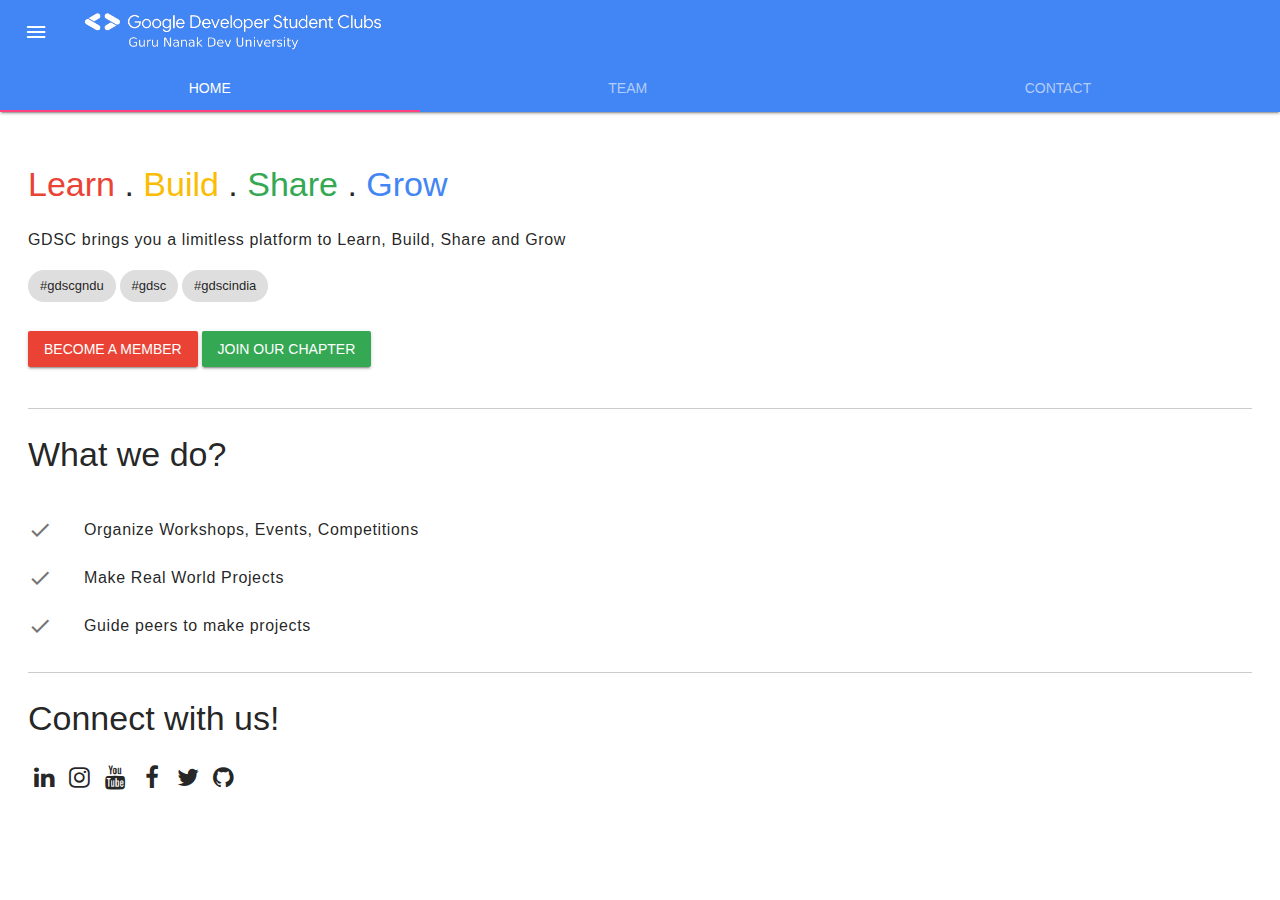
==== commit 062e8fd8: "GDSC logo added and Contact section added" ====
--- a/index.html
+++ b/index.html
@@ -8,14 +8,206 @@
     <title>Google Developer Student Club - GNDU</title>
     <link rel="stylesheet" href="mdl/material.min.css">
     <script src="mdl/material.min.js"></script>
+    <link rel="stylesheet" href="css/index.css">
     <link rel="stylesheet" href="https://fonts.googleapis.com/icon?family=Material+Icons">
+    <script src="js/index.js"></script>
+    <link rel="stylesheet" href="https://cdnjs.cloudflare.com/ajax/libs/font-awesome/4.7.0/css/font-awesome.min.css">
+
+    <style>
+        /* ------ scroll bar ------ */
+
+        /* width */
+
+        ::-webkit-scrollbar {
+            width: 6px;
+        }
+
+        /* Track */
+
+        ::-webkit-scrollbar-track {
+            box-shadow: inset 0 0 5px grey;
+            border-radius: 10px;
+        }
+
+        /* Handle */
+
+        ::-webkit-scrollbar-thumb {
+            background: var(--googlered);
+            border-radius: 10px;
+        }
+
+        /* Handle on hover */
+
+        ::-webkit-scrollbar-thumb:hover {
+            background: var(--googlered);
+        }
+
+        .hidescroll::-webkit-scrollbar {
+            display: none;
+        }
+
+        .hidescroll {
+            -ms-overflow-style: none;
+            /* IE and Edge */
+            scrollbar-width: none;
+            /* Firefox */
+        }
+    </style>
 </head>
 
 <body>
-    <!-- Accent-colored raised button with ripple -->
-    <button class="mdl-button mdl-js-button mdl-button--raised mdl-js-ripple-effect mdl-button--accent">
-        Button
-    </button>
+    <!-- Simple header with fixed tabs. -->
+    <div class="mdl-layout mdl-js-layout mdl-layout--fixed-header
+mdl-layout--fixed-tabs">
+        <header class="mdl-layout__header">
+            <div class="mdl-layout__header-row">
+                <!-- Title -->
+                <span class="mdl-layout-title"><img class="gdsclogo" src="images/gdscgndulogodark.png"
+                        alt="Google Developer Student Club - GNDU"></span>
+            </div>
+            <!-- Tabs -->
+            <div class="mdl-layout__tab-bar mdl-js-ripple-effect">
+                <a href="#home" class="mdl-layout__tab is-active">Home</a>
+                <a href="#team" class="mdl-layout__tab">Team</a>
+                <a href="#contact" class="mdl-layout__tab">Contact</a>
+            </div>
+        </header>
+        <div class="mdl-layout__drawer">
+            <span class="mdl-layout-title">GDSC - GNDU</span>
+            <nav class="mdl-navigation">
+                <a class="mdl-navigation__link" href="">Link</a>
+                <a class="mdl-navigation__link" href="">Link</a>
+                <a class="mdl-navigation__link" href="">Link</a>
+                <a class="mdl-navigation__link" href="">Link</a>
+            </nav>
+        </div>
+        <main class="mdl-layout__content">
+            <section class="mdl-layout__tab-panel is-active" id="home">
+                <div class="page-content">
+
+                    <h3><span style="color: var(--googlered);">Learn</span> . <span
+                            style="color: var(--googleyellow);">Build</span> . <span
+                            style="color: var(--googlegreen);">Share</span> . <span
+                            style="color: var(--googleblue);">Grow</span></h3>
+                    <h6>GDSC brings you a limitless platform to Learn, Build, Share and Grow</h6>
+                    <div class="row">
+                        <!-- Basic Chip -->
+                        <span class="mdl-chip">
+                            <span class="mdl-chip__text">#gdscgndu</span>
+                        </span>
+                        <span class="mdl-chip">
+                            <span class="mdl-chip__text">#gdsc</span>
+                        </span>
+                        <span class="mdl-chip">
+                            <span class="mdl-chip__text">#gdscindia</span>
+                        </span>
+                    </div>
+
+                    <br>
+                    <div class="row" style="display: inline-block;">
+                        <!-- Raised button with ripple -->
+                        <button
+                            class="mdl-button mdl-js-button mdl-button--raised mdl-js-ripple-effect mdl-button--accent"
+                            style="background-color: var(--googlered);">
+                            Become a Member
+                        </button>
+                    </div>
+                    <div class="row" style="display: inline-block;">
+                        <!-- Raised button with ripple -->
+                        <button
+                            class="mdl-button mdl-js-button mdl-button--raised mdl-js-ripple-effect mdl-button--accent"
+                            style="background-color: var(--googlegreen);">
+                            Join our Chapter
+                        </button>
+                    </div>
+
+                </div>
+                <br>
+                <hr>
+                <h3>What we do?</h3>
+                <div>
+
+                    <ul class="demo-list-icon mdl-list">
+                        <li class="mdl-list__item">
+                            <span class="mdl-list__item-primary-content">
+                                <i class="material-icons mdl-list__item-icon">check</i>
+                                Organize Workshops, Events, Competitions
+                            </span>
+                        </li>
+                        <li class="mdl-list__item">
+                            <span class="mdl-list__item-primary-content">
+                                <i class="material-icons mdl-list__item-icon">check</i>
+                                Make Real World Projects
+                            </span>
+                        </li>
+                        <li class="mdl-list__item">
+                            <span class="mdl-list__item-primary-content">
+                                <i class="material-icons mdl-list__item-icon">check</i>
+                                Guide peers to make projects
+                            </span>
+                        </li>
+                    </ul>
+                </div>
+                <hr>
+                <h3>Connect with us!</h3>
+                <div class="row">
+                    <button class="mdl-button mdl-js-button mdl-button--icon">
+                        <i class="fa fa-linkedin"></i>
+                    </button>
+                    <button class="mdl-button mdl-js-button mdl-button--icon">
+                        <i class="fa fa-instagram"></i>
+                    </button>
+                    <button class="mdl-button mdl-js-button mdl-button--icon">
+                        <i class="fa fa-youtube"></i>
+                    </button>
+                    <button class="mdl-button mdl-js-button mdl-button--icon">
+                        <i class="fa fa-facebook"></i>
+                    </button>
+                    <button class="mdl-button mdl-js-button mdl-button--icon">
+                        <i class="fa fa-twitter"></i>
+                    </button>
+                    <button class="mdl-button mdl-js-button mdl-button--icon">
+                        <i class="fa fa-github"></i>
+                    </button>
+                </div>
+
+
+            </section>
+            <section class="mdl-layout__tab-panel" id="team">
+                <div class="page-content">
+
+                </div>
+            </section>
+            <section class="mdl-layout__tab-panel" id="contact">
+                <div class="page-content">                
+                    <div style="margin:0 auto;">
+                        <form class="contactus" style="background-color: var(--googlegreen);padding: 2rem;border-radius: 30px;">
+                            
+                            <div class="mdl-textfield mdl-js-textfield">
+                                <input class="mdl-textfield__input" type="text" id="subject">
+                                <label class="mdl-textfield__label" for="subject">Subject</label>
+                            </div>
+
+                            <div class="mdl-textfield mdl-js-textfield">
+                                <textarea class="mdl-textfield__input" id="message"></textarea>
+                                <label class="mdl-textfield__label" for="message">Message</label>
+                            </div>
+
+
+                            <!-- Accent-colored raised button with ripple -->
+                            <button type="button" onclick="sendmail();"
+                                class="mdl-button mdl-js-button mdl-button--raised mdl-js-ripple-effect mdl-button--accent"
+                                style="background-color: var(--googleblue);">
+                                Send
+                            </button>
+                        </form>
+                    </div>
+                </div>
+            </section>
+
+        </main>
+
+    </div>
 
 </body>
 
--- a/css/index.css
+++ b/css/index.css
@@ -0,0 +1,52 @@
+:root {
+    --googleblue: #4285F4;
+    --googlebluetwo: #42A5F5;
+    --googlered: #EA4335;
+    --googleyellow: #FBBC04;
+    --googlegreen: #34A853;
+    --googleredlight: #FFCDD2;
+}
+
+@font-face {
+    font-family: googleregular;
+    src: url(../fonts/GoogleSansDisplay-Regular-v1.27.ttf) format('truetype');
+}
+
+body {
+    font-style: googleregular !important;
+}
+.mdl-layout-title{
+    font-size: 1rem;
+}
+.mdl-layout__header, .mdl-layout__tab-bar {
+    background-color: var(--googleblue);
+}
+
+.mdl-layout__content {    
+    padding: 2rem;
+}
+.text-center{
+    text-align: center !important;
+}
+.row{    
+    padding-bottom: 0.5rem;
+}
+.demo-list-icon {    
+    width: 100%;    
+}
+.mdl-list__item{
+    padding: 0px;
+    padding: 10px 0 10px 0;
+}
+.btnicon{
+    height: 2rem;
+}
+.gdsclogo{
+    width: 22rem;
+}
+.contactus{
+    width: 70%;
+}
+.mdl-textfield{
+    width: 100%;
+}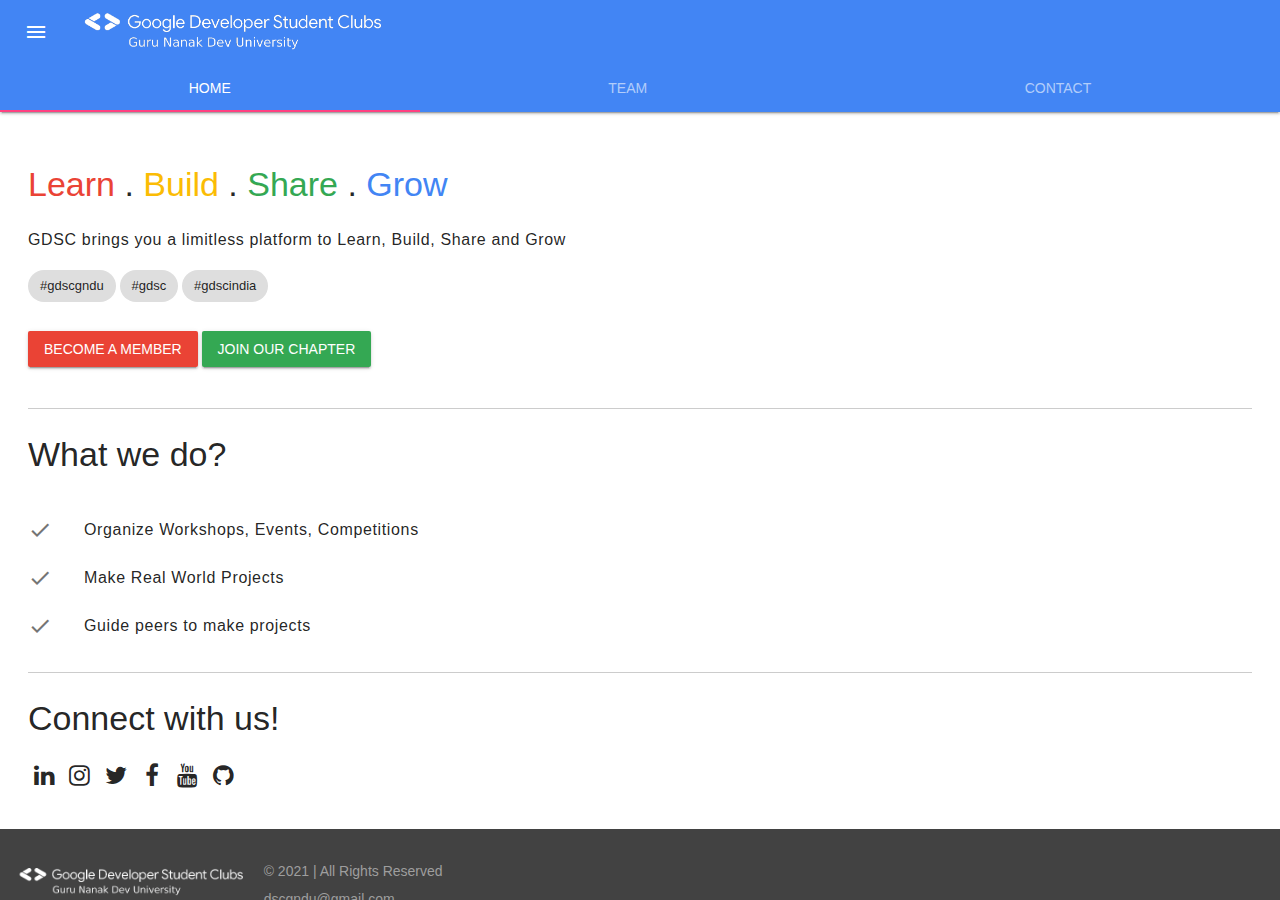
==== commit b245eca0: "added links, contact section updated  and footer added" ====
--- a/index.html
+++ b/index.html
@@ -82,7 +82,7 @@
             </nav>
         </div>
         <main class="mdl-layout__content">
-            <section class="mdl-layout__tab-panel is-active" id="home">
+            <section class="mdl-layout__tab-panel  is-active" id="home">
                 <div class="page-content">
 
                     <h3><span style="color: var(--googlered);">Learn</span> . <span
@@ -106,19 +106,19 @@
                     <br>
                     <div class="row" style="display: inline-block;">
                         <!-- Raised button with ripple -->
-                        <button
+                        <a
                             class="mdl-button mdl-js-button mdl-button--raised mdl-js-ripple-effect mdl-button--accent"
-                            style="background-color: var(--googlered);">
+                            style="background-color: var(--googlered);" target="_blank" href="https://forms.gle/bE84bXrjFoTWp6q3A">
                             Become a Member
-                        </button>
+                    </a>
                     </div>
                     <div class="row" style="display: inline-block;">
                         <!-- Raised button with ripple -->
-                        <button
+                        <a
                             class="mdl-button mdl-js-button mdl-button--raised mdl-js-ripple-effect mdl-button--accent"
-                            style="background-color: var(--googlegreen);">
+                            style="background-color: var(--googlegreen);" target="_blank" href="https://gdsc.community.dev/guru-nanak-dev-university/">
                             Join our Chapter
-                        </button>
+                    </a>
                     </div>
 
                 </div>
@@ -151,24 +151,24 @@
                 <hr>
                 <h3>Connect with us!</h3>
                 <div class="row">
-                    <button class="mdl-button mdl-js-button mdl-button--icon">
+                    <a  class="mdl-button mdl-js-button mdl-button--icon" href="https://linkedin.com/company/gdscgndu" target="_blank">
                         <i class="fa fa-linkedin"></i>
-                    </button>
-                    <button class="mdl-button mdl-js-button mdl-button--icon">
+                    </a>
+                    <a class="mdl-button mdl-js-button mdl-button--icon" target="_blank" href="https://instagram.com/gdscgndu">
                         <i class="fa fa-instagram"></i>
-                    </button>
-                    <button class="mdl-button mdl-js-button mdl-button--icon">
+                    </a>
+                    <a class="mdl-button mdl-js-button mdl-button--icon" target="_blank" href="https://twitter.com/gdscgndu">
+                        <i class="fa fa-twitter"></i>
+                    </a>
+                    <a class="mdl-button mdl-js-button mdl-button--icon" target="_blank" href="https://facebook.com/gdscgndu">
+                        <i class="fa fa-facebook"></i>
+                    </a>                    
+                    <a class="mdl-button mdl-js-button mdl-button--icon" target="_blank" href="https://youtube.com/channel/UCN6QVoiN7vBFr_YtvI78nrQ">
                         <i class="fa fa-youtube"></i>
-                    </button>
-                    <button class="mdl-button mdl-js-button mdl-button--icon">
-                        <i class="fa fa-facebook"></i>
-                    </button>
-                    <button class="mdl-button mdl-js-button mdl-button--icon">
-                        <i class="fa fa-twitter"></i>
-                    </button>
-                    <button class="mdl-button mdl-js-button mdl-button--icon">
+                    </a>                    
+                    <a class="mdl-button mdl-js-button mdl-button--icon" target="_blank" href="https://github.com/gdscgndu">
                         <i class="fa fa-github"></i>
-                    </button>
+                    </a>
                 </div>
 
 
@@ -181,8 +181,8 @@
             <section class="mdl-layout__tab-panel" id="contact">
                 <div class="page-content">                
                     <div style="margin:0 auto;">
-                        <form class="contactus" style="background-color: var(--googlegreen);padding: 2rem;border-radius: 30px;">
-                            
+                        <form class="contactus">
+                            <h4 style="color: var(--googleblue);">Write to Us!</h4>
                             <div class="mdl-textfield mdl-js-textfield">
                                 <input class="mdl-textfield__input" type="text" id="subject">
                                 <label class="mdl-textfield__label" for="subject">Subject</label>
@@ -201,11 +201,39 @@
                                 Send
                             </button>
                         </form>
+                        <br>
+                        <hr>
+                        <br>
+                        <div class="row text-center">
+                            <a  class="mdl-button mdl-js-button mdl-button--icon" href="https://linkedin.com/company/gdscgndu" target="_blank">
+                                <i class="fa fa-linkedin"></i>
+                            </a>
+                            <a class="mdl-button mdl-js-button mdl-button--icon" target="_blank" href="https://instagram.com/gdscgndu">
+                                <i class="fa fa-instagram"></i>
+                            </a>
+                            <a class="mdl-button mdl-js-button mdl-button--icon" target="_blank" href="https://twitter.com/gdscgndu">
+                                <i class="fa fa-twitter"></i>
+                            </a>
+                            <a class="mdl-button mdl-js-button mdl-button--icon" target="_blank" href="https://facebook.com/gdscgndu">
+                                <i class="fa fa-facebook"></i>
+                            </a>
+                        </div>
+        
                     </div>
                 </div>
             </section>
-
+            
+            <footer class="mdl-mini-footer">
+                <div class="mdl-mini-footer__left-section">
+                  <div class="mdl-logo"><img src="images/gdscgndulogodark.png" alt="Google Developer Student Club - GNDU" style="height: 3rem;"></div>
+                  <span>&copy; 2021 | All Rights Reserved</span>                  
+                  <ul class="mdl-mini-footer__link-list">                    
+                    <li><a href="mailto:dscgndu@gmail.com">dscgndu@gmail.com</a></li>
+                  </ul>
+                </div>
+              </footer>
         </main>
+        
 
     </div>
 
--- a/css/index.css
+++ b/css/index.css
@@ -22,7 +22,7 @@
     background-color: var(--googleblue);
 }
 
-.mdl-layout__content {    
+#home, #team, #contact{    
     padding: 2rem;
 }
 .text-center{
@@ -46,6 +46,7 @@
 }
 .contactus{
     width: 70%;
+    margin:0 auto;
 }
 .mdl-textfield{
     width: 100%;
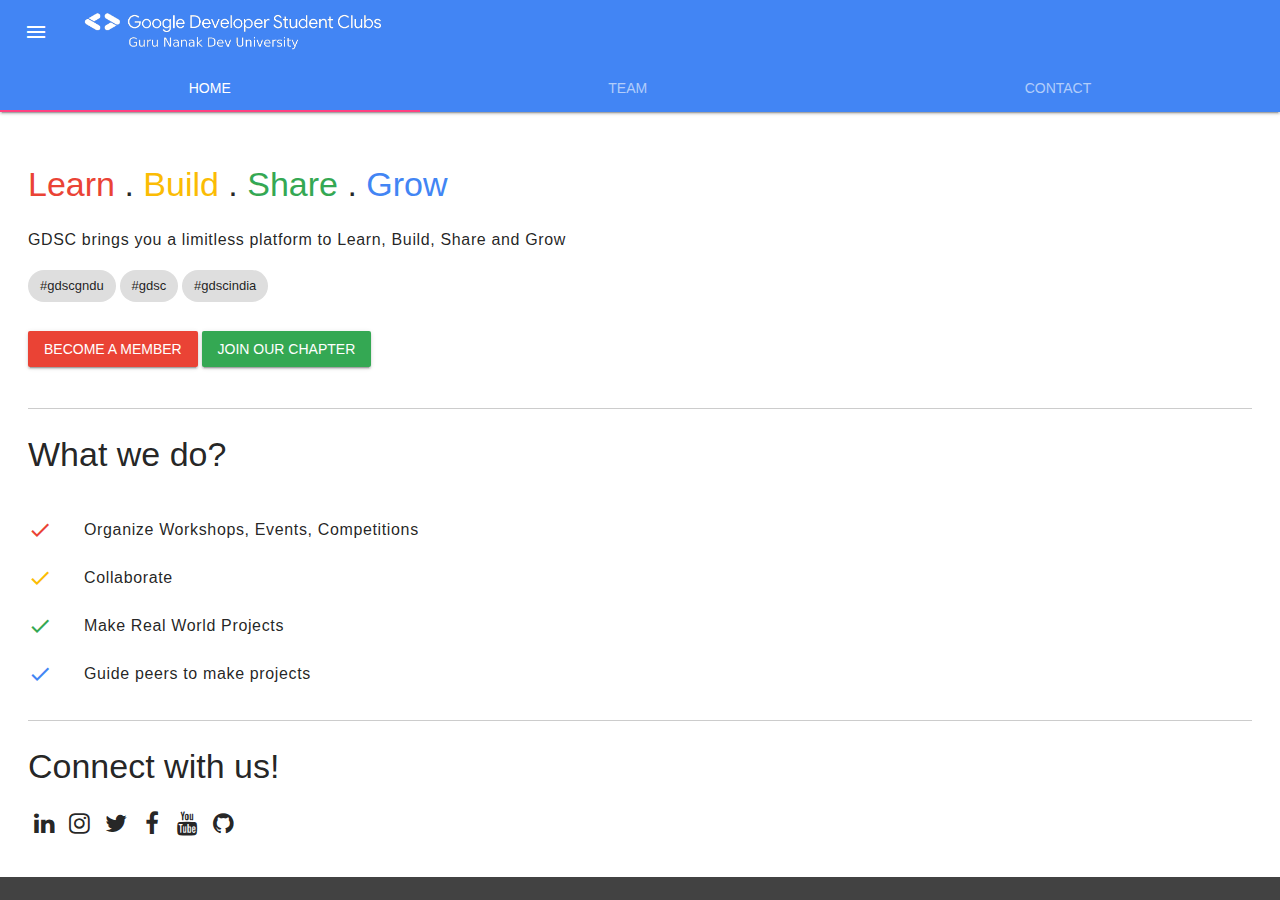
==== commit 28c874ea: "sidenav links updated" ====
--- a/index.html
+++ b/index.html
@@ -9,8 +9,7 @@
     <link rel="stylesheet" href="mdl/material.min.css">
     <script src="mdl/material.min.js"></script>
     <link rel="stylesheet" href="css/index.css">
-    <link rel="stylesheet" href="https://fonts.googleapis.com/icon?family=Material+Icons">
-    <script src="js/index.js"></script>
+    <link rel="stylesheet" href="https://fonts.googleapis.com/icon?family=Material+Icons">    
     <link rel="stylesheet" href="https://cdnjs.cloudflare.com/ajax/libs/font-awesome/4.7.0/css/font-awesome.min.css">
 
     <style>
@@ -74,15 +73,14 @@
         </header>
         <div class="mdl-layout__drawer">
             <span class="mdl-layout-title">GDSC - GNDU</span>
-            <nav class="mdl-navigation">
-                <a class="mdl-navigation__link" href="">Link</a>
-                <a class="mdl-navigation__link" href="">Link</a>
-                <a class="mdl-navigation__link" href="">Link</a>
-                <a class="mdl-navigation__link" href="">Link</a>
+            <nav class="mdl-navigation">                
+                <a class="mdl-navigation__link" href="https://github.com/orgs/gdscgndu/repositories">Projects</a>
+                <a class="mdl-navigation__link" href="https://forms.gle/bE84bXrjFoTWp6q3A">Become a Member</a>
+                <a class="mdl-navigation__link" href="https://gdsc.community.dev/guru-nanak-dev-university-amritsar/#past-events">Past Events</a>                                
             </nav>
         </div>
         <main class="mdl-layout__content">
-            <section class="mdl-layout__tab-panel  is-active" id="home">
+            <section class="mdl-layout__tab-panel is-active" id="home">
                 <div class="page-content">
 
                     <h3><span style="color: var(--googlered);">Learn</span> . <span
@@ -130,19 +128,25 @@
                     <ul class="demo-list-icon mdl-list">
                         <li class="mdl-list__item">
                             <span class="mdl-list__item-primary-content">
-                                <i class="material-icons mdl-list__item-icon">check</i>
+                                <i class="material-icons mdl-list__item-icon" style="color: var(--googlered);">check</i>
                                 Organize Workshops, Events, Competitions
                             </span>
                         </li>
                         <li class="mdl-list__item">
                             <span class="mdl-list__item-primary-content">
-                                <i class="material-icons mdl-list__item-icon">check</i>
+                                <i class="material-icons mdl-list__item-icon" style="color: var(--googleyellow);">check</i>
+                                Collaborate
+                            </span>
+                        </li>
+                        <li class="mdl-list__item">
+                            <span class="mdl-list__item-primary-content">
+                                <i class="material-icons mdl-list__item-icon" style="color: var(--googlegreen);">check</i>
                                 Make Real World Projects
                             </span>
                         </li>
                         <li class="mdl-list__item">
                             <span class="mdl-list__item-primary-content">
-                                <i class="material-icons mdl-list__item-icon">check</i>
+                                <i class="material-icons mdl-list__item-icon" style="color: var(--googleblue);">check</i>
                                 Guide peers to make projects
                             </span>
                         </li>
@@ -170,12 +174,12 @@
                         <i class="fa fa-github"></i>
                     </a>
                 </div>
-
-
             </section>
             <section class="mdl-layout__tab-panel" id="team">
                 <div class="page-content">
-
+                    <div class="mdl-grid" style="justify-content: center;" id="memberdatagrid">
+                                                
+                      </div>
                 </div>
             </section>
             <section class="mdl-layout__tab-panel" id="contact">
@@ -235,8 +239,10 @@
         </main>
         
 
-    </div>
-
+    </div>    
+    <script src="js/jquery-3.4.1.min.js"></script>
+    <script src="js/memberdata.js"></script>
+    <script src="js/index.js"></script>
 </body>
 
 </html>